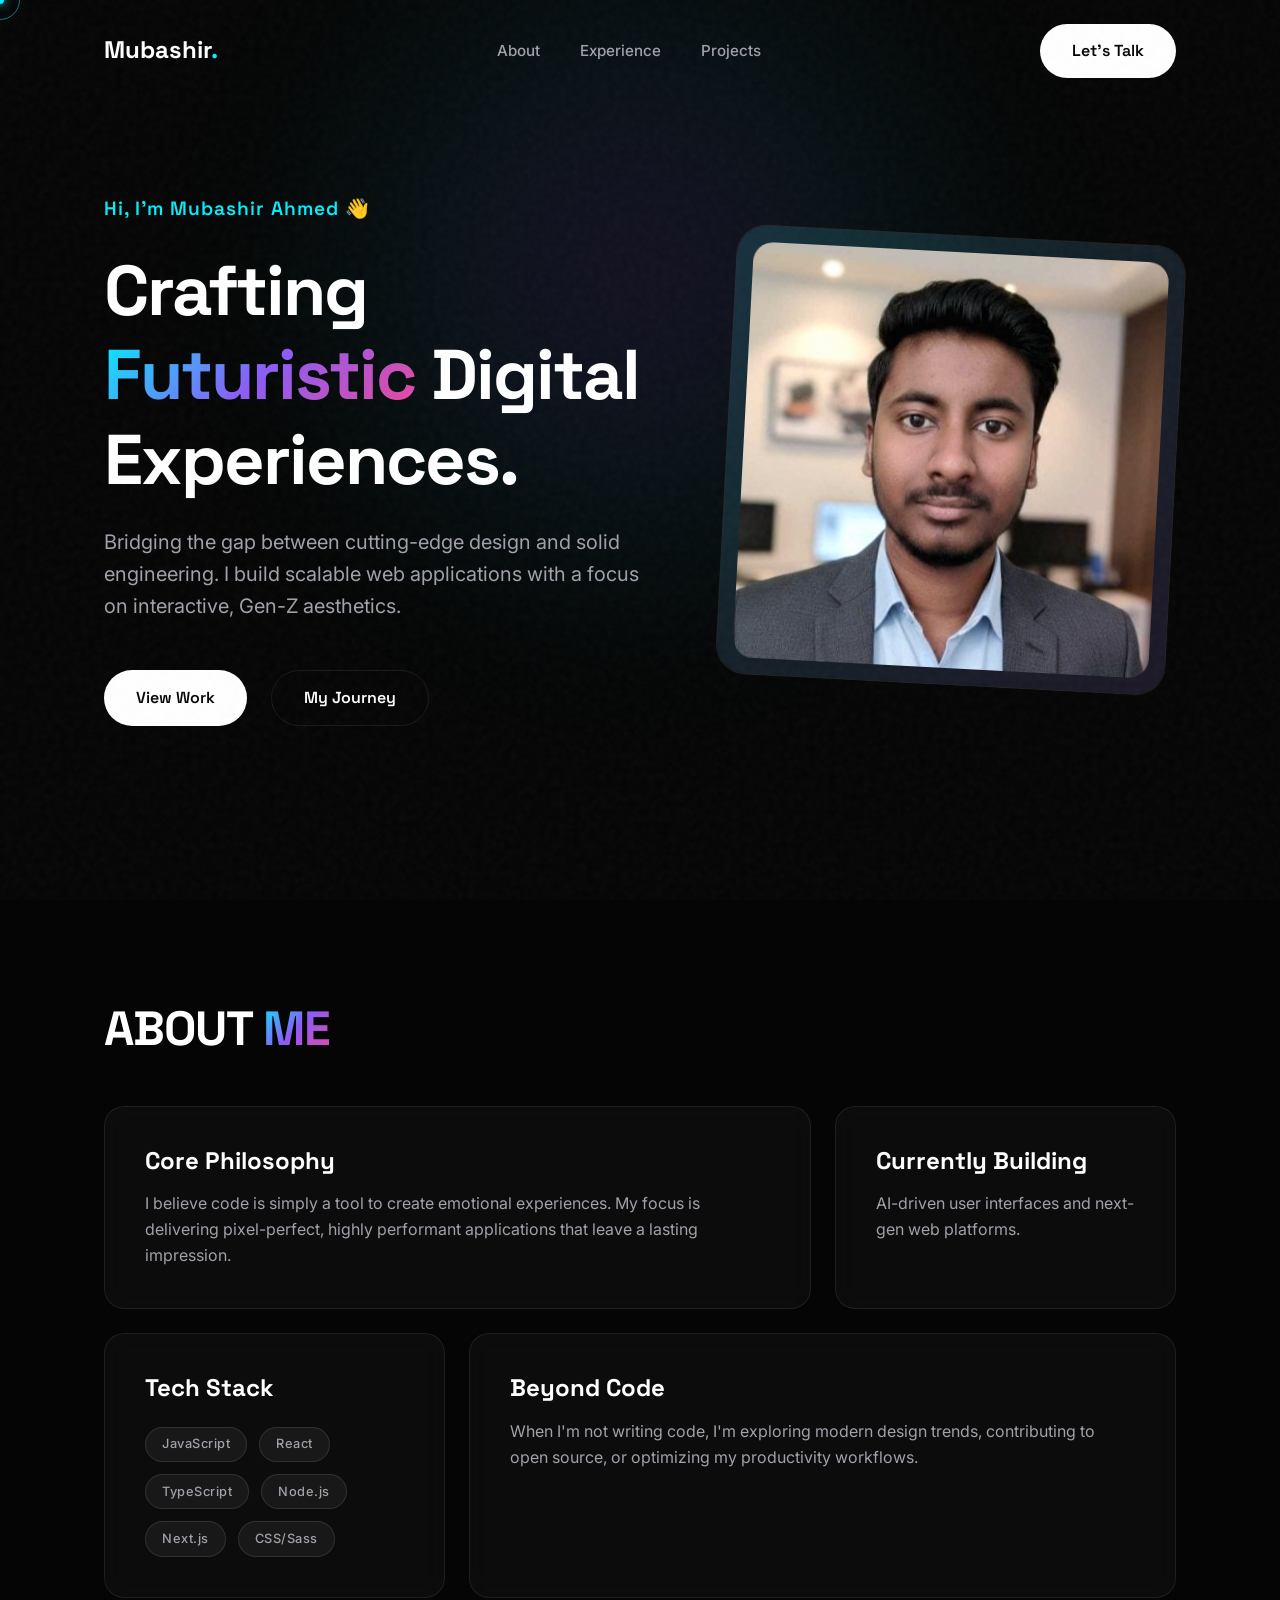
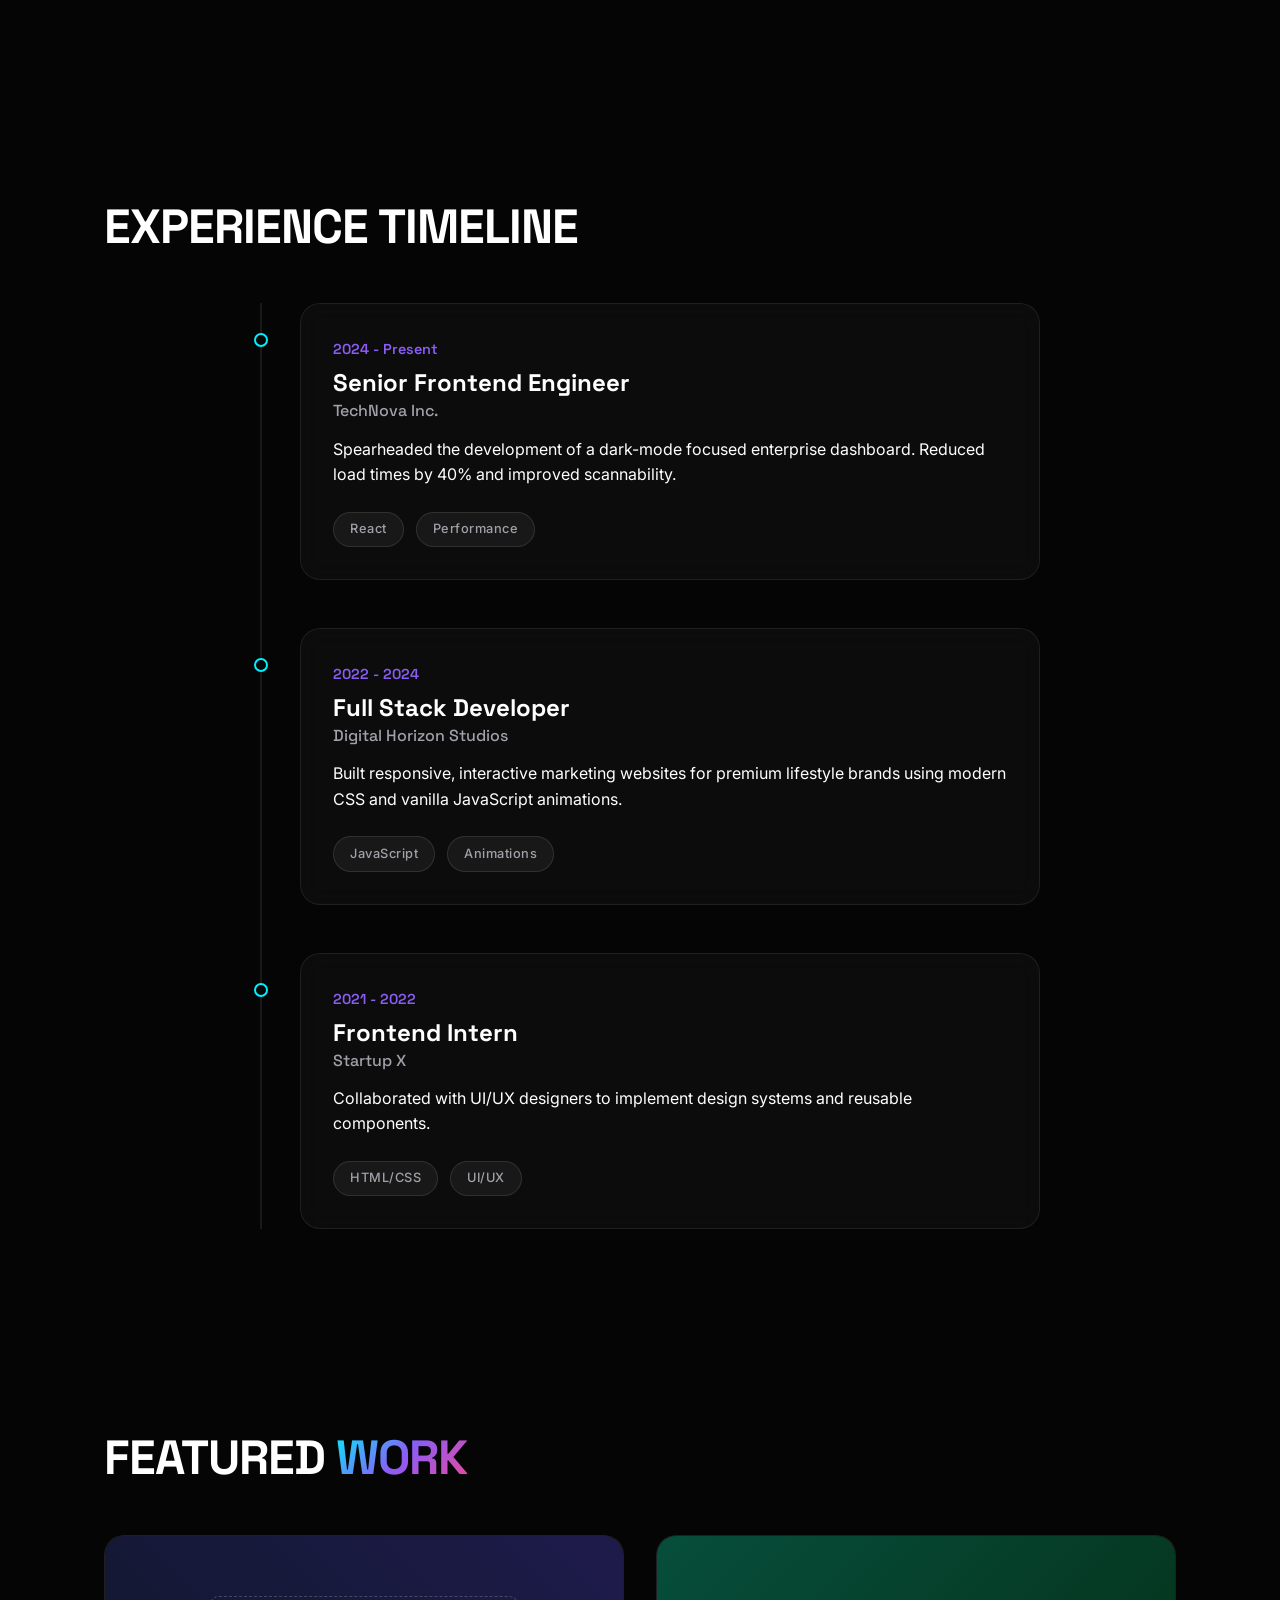
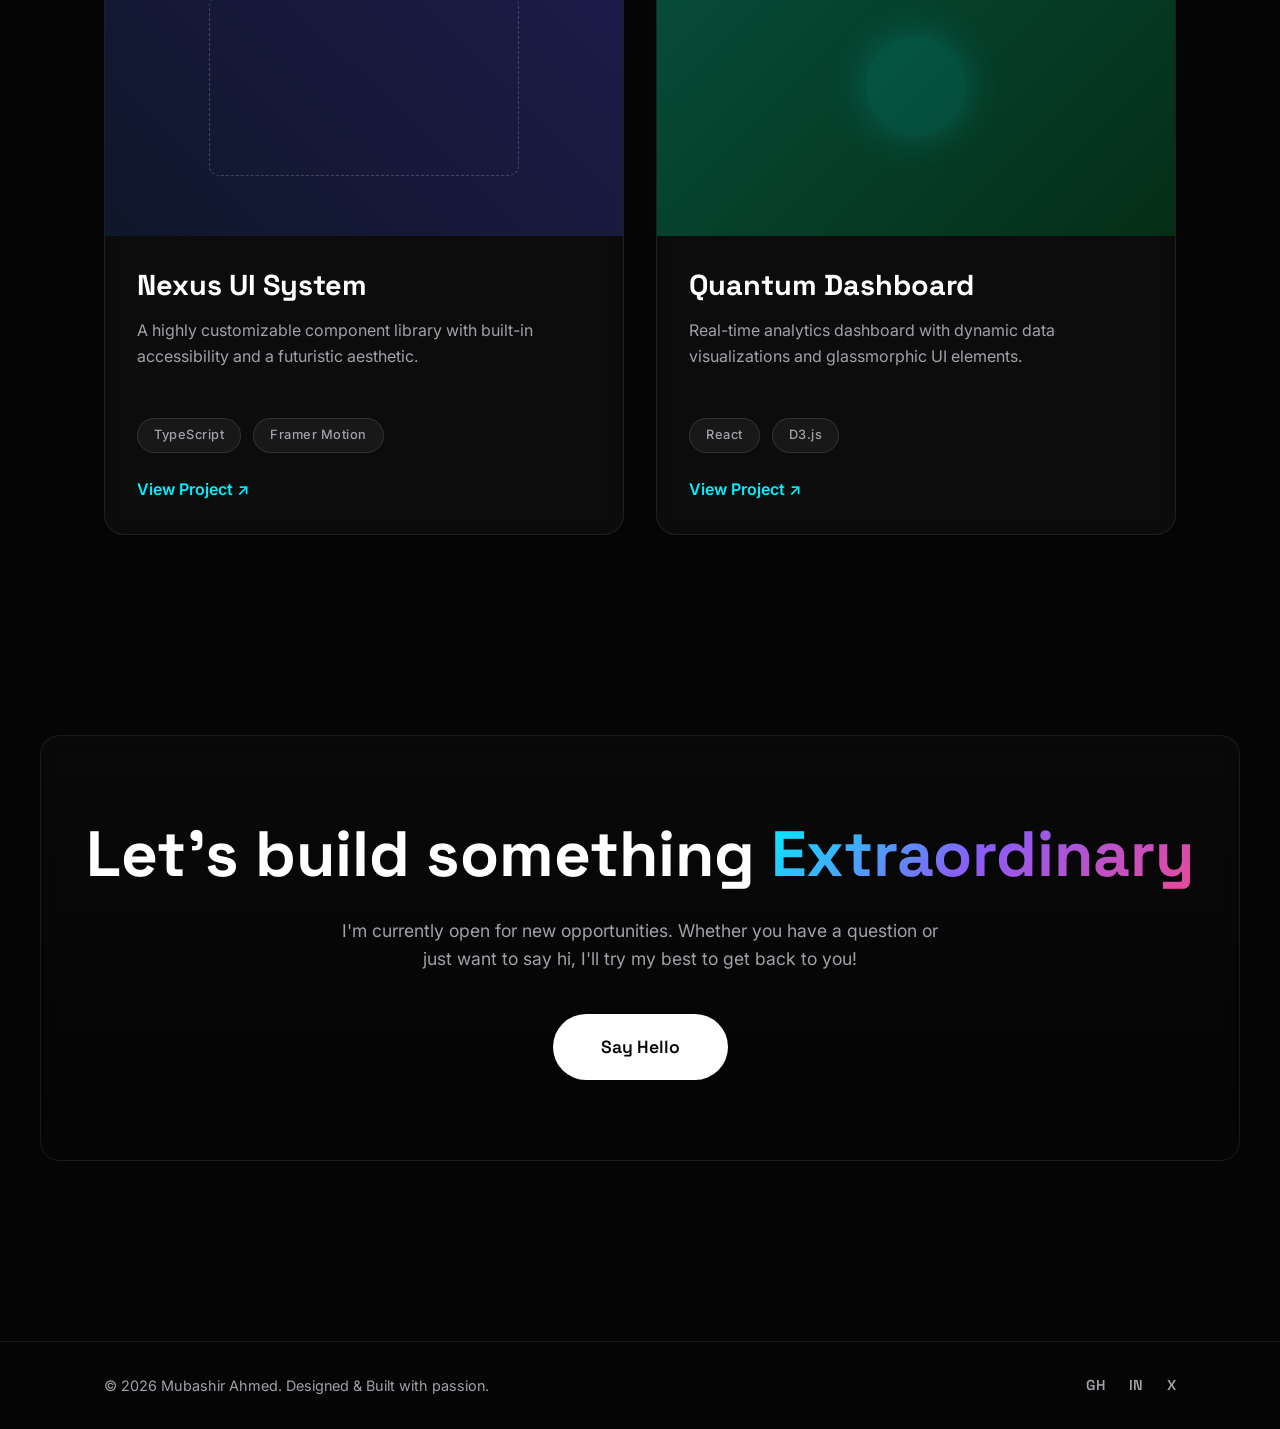
==== index.html @ 808b1736 "Home page of portfolio website" ====
<!DOCTYPE html>
<html lang="en">
<head>
    <meta charset="UTF-8">
    <meta name="viewport" content="width=device-width, initial-scale=1.0">
    <title>Mubashir Ahmed | Portfolio</title>
    <meta name="description" content="Gen-Z, interactive, and recruiter-friendly portfolio of Mubashir Ahmed.">
    <!-- Google Fonts: Space Grotesk (Headers/Display), Inter (Body) -->
    <link rel="preconnect" href="https://fonts.googleapis.com">
    <link rel="preconnect" href="https://fonts.gstatic.com" crossorigin>
    <link href="https://fonts.googleapis.com/css2?family=Inter:wght@300;400;500;600&family=Space+Grotesk:wght@500;700&display=swap" rel="stylesheet">
    <link rel="stylesheet" href="style.css">
</head>
<body class="dark-theme">
    <!-- Custom Cursor -->
    <div class="cursor-dot"></div>
    <div class="cursor-outline"></div>

    <!-- Noise Texture Overlay -->
    <div class="noise-bg"></div>

    <!-- Navigation -->
    <nav class="navbar">
        <div class="nav-container">
            <a href="#" class="logo">Mubashir<span>.</span></a>
            <ul class="nav-links">
                <li><a href="#about" class="nav-link">About</a></li>
                <li><a href="#experience" class="nav-link">Experience</a></li>
                <li><a href="#projects" class="nav-link">Projects</a></li>
            </ul>
            <a href="#contact" class="btn primary-btn magnetic">Let's Talk</a>
        </div>
    </nav>

    <main>
        <!-- Hero Section -->
        <section id="hero" class="hero section">
            <div class="hero-glow"></div>
            <div class="container hero-content-wrapper">
                <div class="hero-text">
                    <p class="greeting reveal-up">Hi, I'm Mubashir Ahmed 👋</p>
                    <h1 class="hero-title reveal-up delay-1">Crafting <span class="gradient-text">Futuristic</span> Digital Experiences.</h1>
                    <p class="hero-subtitle reveal-up delay-2">Bridging the gap between cutting-edge design and solid engineering. I build scalable web applications with a focus on interactive, Gen-Z aesthetics.</p>
                    <div class="hero-cta reveal-up delay-3">
                        <a href="#projects" class="btn primary-btn magnetic">View Work</a>
                        <a href="#experience" class="btn secondary-btn magnetic">My Journey</a>
                    </div>
                </div>
                <div class="hero-image reveal-up delay-2">
                    <div class="image-container glass-card hover-glow">
                        <img src="images/profile.jpg" alt="Mubashir Ahmed" class="profile-img">
                        <div class="image-overlay"></div>
                    </div>
                </div>
            </div>
        </section>

        <!-- About Bento Section -->
        <section id="about" class="about section">
            <div class="container">
                <h2 class="section-title reveal-up">About <span class="gradient-text">Me</span></h2>
                <div class="bento-grid">
                    <div class="bento-item span-2 glass-card reveal-up">
                        <h3>Core Philosophy</h3>
                        <p>I believe code is simply a tool to create emotional experiences. My focus is delivering pixel-perfect, highly performant applications that leave a lasting impression.</p>
                    </div>
                    <div class="bento-item glass-card reveal-up delay-1">
                        <h3>Currently Building</h3>
                        <p>AI-driven user interfaces and next-gen web platforms.</p>
                    </div>
                    <div class="bento-item glass-card tech-stack reveal-up delay-2">
                        <h3>Tech Stack</h3>
                        <div class="tags">
                            <span class="tag">JavaScript</span>
                            <span class="tag">React</span>
                            <span class="tag">TypeScript</span>
                            <span class="tag">Node.js</span>
                            <span class="tag">Next.js</span>
                            <span class="tag">CSS/Sass</span>
                        </div>
                    </div>
                    <div class="bento-item span-2 glass-card reveal-up delay-3">
                        <h3>Beyond Code</h3>
                        <p>When I'm not writing code, I'm exploring modern design trends, contributing to open source, or optimizing my productivity workflows.</p>
                    </div>
                </div>
            </div>
        </section>

        <!-- Experience Timeline Section -->
        <section id="experience" class="experience section">
            <div class="container">
                <h2 class="section-title reveal-up">Experience Timeline</h2>
                <div class="timeline">
                    <!-- Timeline Item 1 -->
                    <div class="timeline-item reveal-up">
                        <div class="timeline-dot"></div>
                        <div class="timeline-content glass-card">
                            <span class="timeline-date">2024 - Present</span>
                            <h3 class="timeline-role">Senior Frontend Engineer</h3>
                            <h4 class="timeline-company">TechNova Inc.</h4>
                            <p>Spearheaded the development of a dark-mode focused enterprise dashboard. Reduced load times by 40% and improved scannability.</p>
                            <div class="tags">
                                <span class="tag">React</span>
                                <span class="tag">Performance</span>
                            </div>
                        </div>
                    </div>
                    <!-- Timeline Item 2 -->
                    <div class="timeline-item reveal-up delay-1">
                        <div class="timeline-dot"></div>
                        <div class="timeline-content glass-card">
                            <span class="timeline-date">2022 - 2024</span>
                            <h3 class="timeline-role">Full Stack Developer</h3>
                            <h4 class="timeline-company">Digital Horizon Studios</h4>
                            <p>Built responsive, interactive marketing websites for premium lifestyle brands using modern CSS and vanilla JavaScript animations.</p>
                            <div class="tags">
                                <span class="tag">JavaScript</span>
                                <span class="tag">Animations</span>
                            </div>
                        </div>
                    </div>
                    <!-- Timeline Item 3 -->
                    <div class="timeline-item reveal-up delay-2">
                        <div class="timeline-dot"></div>
                        <div class="timeline-content glass-card">
                            <span class="timeline-date">2021 - 2022</span>
                            <h3 class="timeline-role">Frontend Intern</h3>
                            <h4 class="timeline-company">Startup X</h4>
                            <p>Collaborated with UI/UX designers to implement design systems and reusable components.</p>
                            <div class="tags">
                                <span class="tag">HTML/CSS</span>
                                <span class="tag">UI/UX</span>
                            </div>
                        </div>
                    </div>
                </div>
            </div>
        </section>

        <!-- Projects Section -->
        <section id="projects" class="projects section">
            <div class="container">
                <h2 class="section-title reveal-up">Featured <span class="gradient-text">Work</span></h2>
                <div class="projects-grid">
                    <!-- Project 1 -->
                    <div class="project-card glass-card reveal-up magnetic-card">
                        <div class="project-image">
                            <div class="placeholder-img cyber-bg-1"></div>
                        </div>
                        <div class="project-info">
                            <h3>Nexus UI System</h3>
                            <p>A highly customizable component library with built-in accessibility and a futuristic aesthetic.</p>
                            <div class="tags">
                                <span class="tag">TypeScript</span>
                                <span class="tag">Framer Motion</span>
                            </div>
                            <a href="#" class="project-link magnetic">View Project ↗</a>
                        </div>
                    </div>
                    <!-- Project 2 -->
                    <div class="project-card glass-card reveal-up delay-1 magnetic-card">
                        <div class="project-image">
                            <div class="placeholder-img cyber-bg-2"></div>
                        </div>
                        <div class="project-info">
                            <h3>Quantum Dashboard</h3>
                            <p>Real-time analytics dashboard with dynamic data visualizations and glassmorphic UI elements.</p>
                            <div class="tags">
                                <span class="tag">React</span>
                                <span class="tag">D3.js</span>
                            </div>
                            <a href="#" class="project-link magnetic">View Project ↗</a>
                        </div>
                    </div>
                </div>
            </div>
        </section>

        <!-- Contact Section -->
        <section id="contact" class="contact section">
            <div class="container contact-container glass-card reveal-up">
                <h2 class="contact-title">Let's build something <span class="gradient-text">Extraordinary</span></h2>
                <p class="contact-subtitle">I'm currently open for new opportunities. Whether you have a question or just want to say hi, I'll try my best to get back to you!</p>
                <a href="mailto:hello@example.com" class="btn primary-btn large-btn magnetic">Say Hello</a>
            </div>
        </section>
    </main>

    <footer class="footer">
        <div class="container footer-content">
            <p>&copy; 2026 Mubashir Ahmed. Designed & Built with passion.</p>
            <div class="social-links">
                <a href="#" class="social-link magnetic" aria-label="GitHub">GH</a>
                <a href="#" class="social-link magnetic" aria-label="LinkedIn">IN</a>
                <a href="#" class="social-link magnetic" aria-label="Twitter">X</a>
            </div>
        </div>
    </footer>

    <script src="script.js"></script>
</body>
</html>
---- style.css ----
/* =========================================
   CSS Reset & Variables
   ========================================= */
:root {
    /* Colors */
    --bg-dark: #050505;
    --bg-darker: #020202;
    --text-primary: #ffffff;
    --text-secondary: #a1a1aa;
    --accent-cyan: #00f0ff;
    --accent-purple: #8b5cf6;
    --accent-pink: #ec4899;
    
    /* Glassmorphism */
    --glass-bg: rgba(255, 255, 255, 0.03);
    --glass-border: rgba(255, 255, 255, 0.08);
    --glass-highlight: rgba(255, 255, 255, 0.15);
    
    /* Typography */
    --font-display: 'Space Grotesk', sans-serif;
    --font-body: 'Inter', sans-serif;
    
    /* Transitions */
    --transition-smooth: all 0.4s cubic-bezier(0.16, 1, 0.3, 1);
    --transition-bounce: all 0.5s cubic-bezier(0.68, -0.55, 0.26, 1.55);
}

* {
    margin: 0;
    padding: 0;
    box-sizing: border-box;
}

html {
    scroll-behavior: smooth;
    scroll-padding-top: 80px;
}

body {
    background-color: var(--bg-dark);
    color: var(--text-primary);
    font-family: var(--font-body);
    line-height: 1.6;
    overflow-x: hidden;
    cursor: none; /* Hide default cursor for custom cursor */
}

/* Base Typography */
h1, h2, h3, h4, h5, h6, .logo {
    font-family: var(--font-display);
    font-weight: 700;
    line-height: 1.2;
}

a {
    text-decoration: none;
    color: inherit;
    cursor: none;
}

button {
    cursor: none;
}

img {
    max-width: 100%;
    display: block;
}

/* =========================================
   Noise & Custom Cursor
   ========================================= */
.noise-bg {
    position: fixed;
    top: 0;
    left: 0;
    width: 100vw;
    height: 100vh;
    pointer-events: none;
    z-index: 9999;
    opacity: 0.04;
    background: url('data:image/svg+xml,%3Csvg viewBox="0 0 200 200" xmlns="http://www.w3.org/2000/svg"%3E%3Cfilter id="noiseFilter"%3E%3CfeTurbulence type="fractalNoise" baseFrequency="0.65" numOctaves="3" stitchTiles="stitch"/%3E%3C/filter%3E%3Crect width="100%25" height="100%25" filter="url(%23noiseFilter)"/%3E%3C/svg%3E');
}

.cursor-dot {
    width: 8px;
    height: 8px;
    background-color: var(--accent-cyan);
    position: fixed;
    top: 0;
    left: 0;
    border-radius: 50%;
    transform: translate(-50%, -50%);
    pointer-events: none;
    z-index: 10000;
    box-shadow: 0 0 10px var(--accent-cyan);
    transition: width 0.2s, height 0.2s, background-color 0.2s;
}

.cursor-outline {
    width: 40px;
    height: 40px;
    border: 1px solid rgba(0, 240, 255, 0.5);
    position: fixed;
    top: 0;
    left: 0;
    border-radius: 50%;
    transform: translate(-50%, -50%);
    pointer-events: none;
    z-index: 9999;
    transition: width 0.15s ease-out, height 0.15s ease-out, border-color 0.2s;
}

/* Hover effects for cursor */
.cursor-hover .cursor-dot {
    width: 12px;
    height: 12px;
    background-color: var(--accent-purple);
    box-shadow: 0 0 15px var(--accent-purple);
}
.cursor-hover .cursor-outline {
    width: 60px;
    height: 60px;
    border-color: rgba(139, 92, 246, 0.5);
    background-color: rgba(139, 92, 246, 0.1);
}

/* =========================================
   Utility Classes & Layout container
   ========================================= */
.container {
    max-width: 1200px;
    margin: 0 auto;
    padding: 0 5%;
}

.section {
    padding: 100px 0;
    position: relative;
    z-index: 1; /* Above glow but below nav */
}

.section-title {
    font-size: 3rem;
    margin-bottom: 3rem;
    text-transform: uppercase;
    letter-spacing: -1px;
}

.gradient-text {
    background: linear-gradient(135deg, var(--accent-cyan), var(--accent-purple), var(--accent-pink));
    -webkit-background-clip: text;
    -webkit-text-fill-color: transparent;
    background-clip: text;
    color: transparent;
    display: inline-block;
}

.glass-card {
    background: var(--glass-bg);
    backdrop-filter: blur(12px);
    -webkit-backdrop-filter: blur(12px);
    border: 1px solid var(--glass-border);
    border-radius: 20px;
    padding: 2.5rem;
    transition: var(--transition-smooth);
    position: relative;
    overflow: hidden;
}

/* Base subtle gradient sweep on hover */
.glass-card::before {
    content: '';
    position: absolute;
    top: 0;
    left: -100%;
    width: 50%;
    height: 100%;
    background: linear-gradient(90deg, transparent, rgba(255,255,255,0.05), transparent);
    transform: skewX(-20deg);
    transition: 0.5s;
    pointer-events: none;
    z-index: 1;
}

.glass-card:hover::before {
    left: 150%;
}

/* Flashlight effect */
.glass-card::after {
    content: '';
    position: absolute;
    top: var(--y, -200px);
    left: var(--x, -200px);
    width: 300px;
    height: 300px;
    background: radial-gradient(circle closest-side, rgba(255,255,255,0.08), transparent);
    transform: translate(-50%, -50%);
    pointer-events: none;
    z-index: 0;
    transition: opacity 0.3s ease;
    opacity: 0;
}

.glass-card:hover::after {
    opacity: 1;
}

/* Content needs to be above the flashlight */
.glass-card > * {
    position: relative;
    z-index: 2;
}

.glass-card:hover {
    border-color: var(--glass-highlight);
    transform: translateY(-5px);
    box-shadow: 0 10px 30px -10px rgba(0,0,0,0.5);
}

.tags {
    display: flex;
    flex-wrap: wrap;
    gap: 0.75rem;
    margin-top: 1.5rem;
}

.tag {
    font-size: 0.8rem;
    padding: 0.4rem 1rem;
    border-radius: 100px;
    background: rgba(255,255,255,0.05);
    border: 1px solid rgba(255,255,255,0.1);
    color: var(--text-secondary);
    font-weight: 500;
    letter-spacing: 0.5px;
}

/* =========================================
   Buttons
   ========================================= */
.btn {
    display: inline-flex;
    align-items: center;
    justify-content: center;
    padding: 0.875rem 2rem;
    border-radius: 100px;
    font-family: var(--font-display);
    font-weight: 600;
    font-size: 1rem;
    transition: var(--transition-bounce);
    position: relative;
    overflow: hidden;
    z-index: 1;
}

.primary-btn {
    background: var(--text-primary);
    color: var(--bg-dark);
    border: none;
}

/* Remove default hover transform, magnetic js takes care of movement, add box shadow glow */
.primary-btn:hover {
    box-shadow: 0 0 20px rgba(255,255,255,0.3);
}

.secondary-btn {
    background: transparent;
    color: var(--text-primary);
    border: 1px solid var(--glass-border);
}

.secondary-btn:hover {
    background: var(--glass-bg);
    border-color: var(--text-primary);
}

.large-btn {
    padding: 1.2rem 3rem;
    font-size: 1.1rem;
}

/* =========================================
   Navigation
   ========================================= */
.navbar {
    position: fixed;
    top: 0;
    left: 0;
    width: 100%;
    z-index: 100;
    padding: 1.5rem 0;
    transition: var(--transition-smooth);
}

.navbar.scrolled {
    background: rgba(5, 5, 5, 0.8);
    backdrop-filter: blur(20px);
    -webkit-backdrop-filter: blur(20px);
    padding: 1rem 0;
    border-bottom: 1px solid var(--glass-border);
}

.nav-container {
    display: flex;
    justify-content: space-between;
    align-items: center;
    max-width: 1200px;
    margin: 0 auto;
    padding: 0 5%;
}

.logo {
    font-size: 1.5rem;
    color: var(--text-primary);
}

.logo span {
    color: var(--accent-cyan);
}

.nav-links {
    display: flex;
    list-style: none;
    gap: 2.5rem;
}

.nav-link {
    color: var(--text-secondary);
    font-size: 0.95rem;
    font-weight: 500;
    transition: var(--transition-smooth);
    position: relative;
}

.nav-link:hover {
    color: var(--text-primary);
}

.nav-link::after {
    content: '';
    position: absolute;
    bottom: -5px;
    left: 0;
    width: 0;
    height: 2px;
    background: var(--accent-cyan);
    transition: var(--transition-smooth);
}

.nav-link:hover::after {
    width: 100%;
}

@media (max-width: 768px) {
    .nav-links {
        display: none;
    }
}

/* =========================================
   Hero Section
   ========================================= */
.hero {
    min-height: 100vh;
    display: flex;
    align-items: center;
    position: relative;
    padding-top: 120px;
}

.hero-glow {
    position: absolute;
    top: 30%;
    left: 50%;
    transform: translate(-50%, -50%);
    width: 60vw;
    height: 60vw;
    max-width: 800px;
    max-height: 800px;
    background: radial-gradient(circle, rgba(139, 92, 246, 0.15) 0%, rgba(0, 240, 255, 0.05) 50%, transparent 70%);
    filter: blur(80px);
    z-index: 0;
    pointer-events: none;
}

.hero-content-wrapper {
    position: relative;
    z-index: 1;
    display: flex;
    align-items: center;
    justify-content: space-between;
    gap: 4rem;
    width: 100%;
}

.hero-text {
    flex: 1;
    max-width: 700px;
}

.greeting {
    color: var(--accent-cyan);
    font-family: var(--font-display);
    font-weight: 600;
    font-size: 1.2rem;
    margin-bottom: 1.5rem;
    letter-spacing: 1px;
}

.hero-title {
    font-size: clamp(3rem, 5.5vw, 5.5rem);
    margin-bottom: 1.5rem;
    letter-spacing: -2px;
}

.hero-subtitle {
    font-size: 1.25rem;
    color: var(--text-secondary);
    margin-bottom: 3rem;
    max-width: 600px;
}

.hero-cta {
    display: flex;
    gap: 1.5rem;
}

.hero-image {
    flex: 1;
    display: flex;
    justify-content: center;
    align-items: center;
    max-width: 450px;
}

.image-container {
    padding: 1rem;
    border-radius: 30px;
    position: relative;
    transform: rotate(3deg);
    transition: var(--transition-smooth);
    animation: float 6s ease-in-out infinite;
}

.image-container:hover {
    transform: rotate(0deg) translateY(-10px);
    animation-play-state: paused;
}

.profile-img {
    width: 100%;
    height: auto;
    border-radius: 20px;
    filter: grayscale(15%) contrast(110%);
    transition: var(--transition-smooth);
    position: relative;
    z-index: 2;
}

.image-container:hover .profile-img {
    filter: grayscale(0%) contrast(100%);
}

.image-overlay {
    position: absolute;
    top: 0;
    left: 0;
    width: 100%;
    height: 100%;
    background: linear-gradient(135deg, rgba(0, 240, 255, 0.1), rgba(139, 92, 246, 0.1));
    border-radius: 30px;
    z-index: 3;
    mix-blend-mode: overlay;
    pointer-events: none;
}

@keyframes float {
    0% { transform: translateY(0px) rotate(3deg); }
    50% { transform: translateY(-15px) rotate(2deg); }
    100% { transform: translateY(0px) rotate(3deg); }
}

@media (max-width: 900px) {
    .hero-content-wrapper {
        flex-direction: column-reverse; /* Usually better to have image top or bottom, we'll keep text top */
        flex-direction: column;
        text-align: center;
        gap: 3rem;
    }
    
    .hero-text {
        display: flex;
        flex-direction: column;
        align-items: center;
    }
    
    .hero-image {
        max-width: 350px;
    }
}

@media (max-width: 600px) {
    .hero-cta {
        flex-direction: column;
        width: 100%;
    }
    .hero-cta .btn {
        width: 100%;
        justify-content: center;
    }
}

/* =========================================
   About / Bento Grid
   ========================================= */
.bento-grid {
    display: grid;
    grid-template-columns: repeat(3, 1fr);
    gap: 1.5rem;
    grid-auto-rows: minmax(200px, auto);
}

.bento-item h3 {
    font-size: 1.5rem;
    margin-bottom: 1rem;
    color: var(--text-primary);
}

.bento-item p {
    color: var(--text-secondary);
}

.span-2 {
    grid-column: span 2;
}

@media (max-width: 900px) {
    .bento-grid {
        grid-template-columns: repeat(2, 1fr);
    }
    .span-2 {
        grid-column: span 1;
    }
    .bento-item:nth-child(1), .bento-item:nth-child(4) {
        grid-column: span 2;
    }
}

@media (max-width: 600px) {
    .bento-grid {
        grid-template-columns: 1fr;
    }
    .span-2, .bento-item:nth-child(1), .bento-item:nth-child(4) {
        grid-column: span 1;
    }
}

/* =========================================
   Experience Timeline
   ========================================= */
.timeline {
    position: relative;
    max-width: 800px;
    margin: 0 auto;
}

.timeline::before {
    content: '';
    position: absolute;
    top: 0;
    left: 20px;
    height: 100%;
    width: 2px;
    background: var(--glass-border);
}

.timeline-item {
    position: relative;
    padding-left: 60px;
    margin-bottom: 3rem;
}

.timeline-item:last-child {
    margin-bottom: 0;
}

.timeline-dot {
    position: absolute;
    left: 14px;
    top: 30px;
    width: 14px;
    height: 14px;
    border-radius: 50%;
    background: var(--bg-dark);
    border: 2px solid var(--accent-cyan);
    z-index: 2;
    transition: var(--transition-smooth);
}

.timeline-item:hover .timeline-dot {
    background: var(--accent-cyan);
    box-shadow: 0 0 15px var(--accent-cyan);
}

.timeline-content {
    padding: 2rem;
}

.timeline-date {
    display: inline-block;
    color: var(--accent-purple);
    font-family: var(--font-display);
    font-weight: 600;
    font-size: 0.9rem;
    margin-bottom: 0.5rem;
}

.timeline-role {
    font-size: 1.5rem;
    margin-bottom: 0.2rem;
}

.timeline-company {
    color: var(--text-secondary);
    font-weight: 500;
    margin-bottom: 1rem;
}

/* =========================================
   Projects Section
   ========================================= */
.projects-grid {
    display: grid;
    grid-template-columns: repeat(2, 1fr);
    gap: 2rem;
}

.project-card {
    padding: 0; /* Remove default glass card padding for image full width */
    display: flex;
    flex-direction: column;
}

.project-image {
    width: 100%;
    height: 300px;
    overflow: hidden;
    position: relative;
}

.placeholder-img {
    width: 100%;
    height: 100%;
    background-size: cover;
    background-position: center;
    transition: transform 0.8s cubic-bezier(0.16, 1, 0.3, 1);
}

.cyber-bg-1 {
    background: linear-gradient(45deg, #0f172a, #1e1b4b);
    position: relative;
}
.cyber-bg-1::after {
    content: '';
    position: absolute;
    top: 20%; left: 20%; right: 20%; bottom: 20%;
    border: 1px dashed rgba(255,255,255,0.2);
    border-radius: 10px;
}

.cyber-bg-2 {
    background: linear-gradient(-45deg, #052e16, #064e3b);
    position: relative;
}
.cyber-bg-2::after {
    content: '';
    position: absolute;
    top: 50%; left: 50%; transform: translate(-50%, -50%);
    width: 100px; height: 100px;
    border-radius: 50%;
    background: rgba(0, 240, 255, 0.1);
    box-shadow: 0 0 40px rgba(0, 240, 255, 0.2);
}

.project-card:hover .placeholder-img {
    transform: scale(1.05);
}

.project-info {
    padding: 2rem;
    flex-grow: 1;
    display: flex;
    flex-direction: column;
}

.project-info h3 {
    font-size: 1.8rem;
    margin-bottom: 1rem;
}

.project-info p {
    color: var(--text-secondary);
    margin-bottom: 1.5rem;
    flex-grow: 1;
}

.project-link {
    margin-top: 1.5rem;
    color: var(--accent-cyan);
    font-weight: 600;
    display: inline-flex;
    align-items: center;
    transition: var(--transition-smooth);
}

.project-link:hover {
    color: var(--text-primary);
    transform: translateX(5px);
}

@media (max-width: 768px) {
    .projects-grid {
        grid-template-columns: 1fr;
    }
}

/* =========================================
   Contact & Footer
   ========================================= */
.contact-container {
    text-align: center;
    padding: 5rem 2rem;
    background: linear-gradient(180deg, rgba(255,255,255,0.02) 0%, rgba(255,255,255,0) 100%);
}

.contact-title {
    font-size: clamp(2.5rem, 5vw, 4rem);
    margin-bottom: 1.5rem;
}

.contact-subtitle {
    color: var(--text-secondary);
    max-width: 600px;
    margin: 0 auto 2.5rem auto;
    font-size: 1.1rem;
}

.footer {
    padding: 2rem 0;
    border-top: 1px solid var(--glass-border);
    margin-top: 5rem;
}

.footer-content {
    display: flex;
    justify-content: space-between;
    align-items: center;
    color: var(--text-secondary);
    font-size: 0.9rem;
}

.social-links {
    display: flex;
    gap: 1.5rem;
}

.social-link {
    color: var(--text-secondary);
    font-family: var(--font-display);
    font-weight: 600;
    transition: var(--transition-smooth);
}

.social-link:hover {
    color: var(--accent-cyan);
}

@media (max-width: 600px) {
    .footer-content {
        flex-direction: column;
        gap: 1.5rem;
        text-align: center;
    }
}

/* =========================================
   Animations (Reveal Classes)
   ========================================= */
.reveal-up {
    opacity: 0;
    transform: translateY(40px);
    transition: all 0.8s cubic-bezier(0.16, 1, 0.3, 1);
}

.reveal-up.active {
    opacity: 1;
    transform: translateY(0);
}

.delay-1 { transition-delay: 0.1s; }
.delay-2 { transition-delay: 0.2s; }
.delay-3 { transition-delay: 0.3s; }
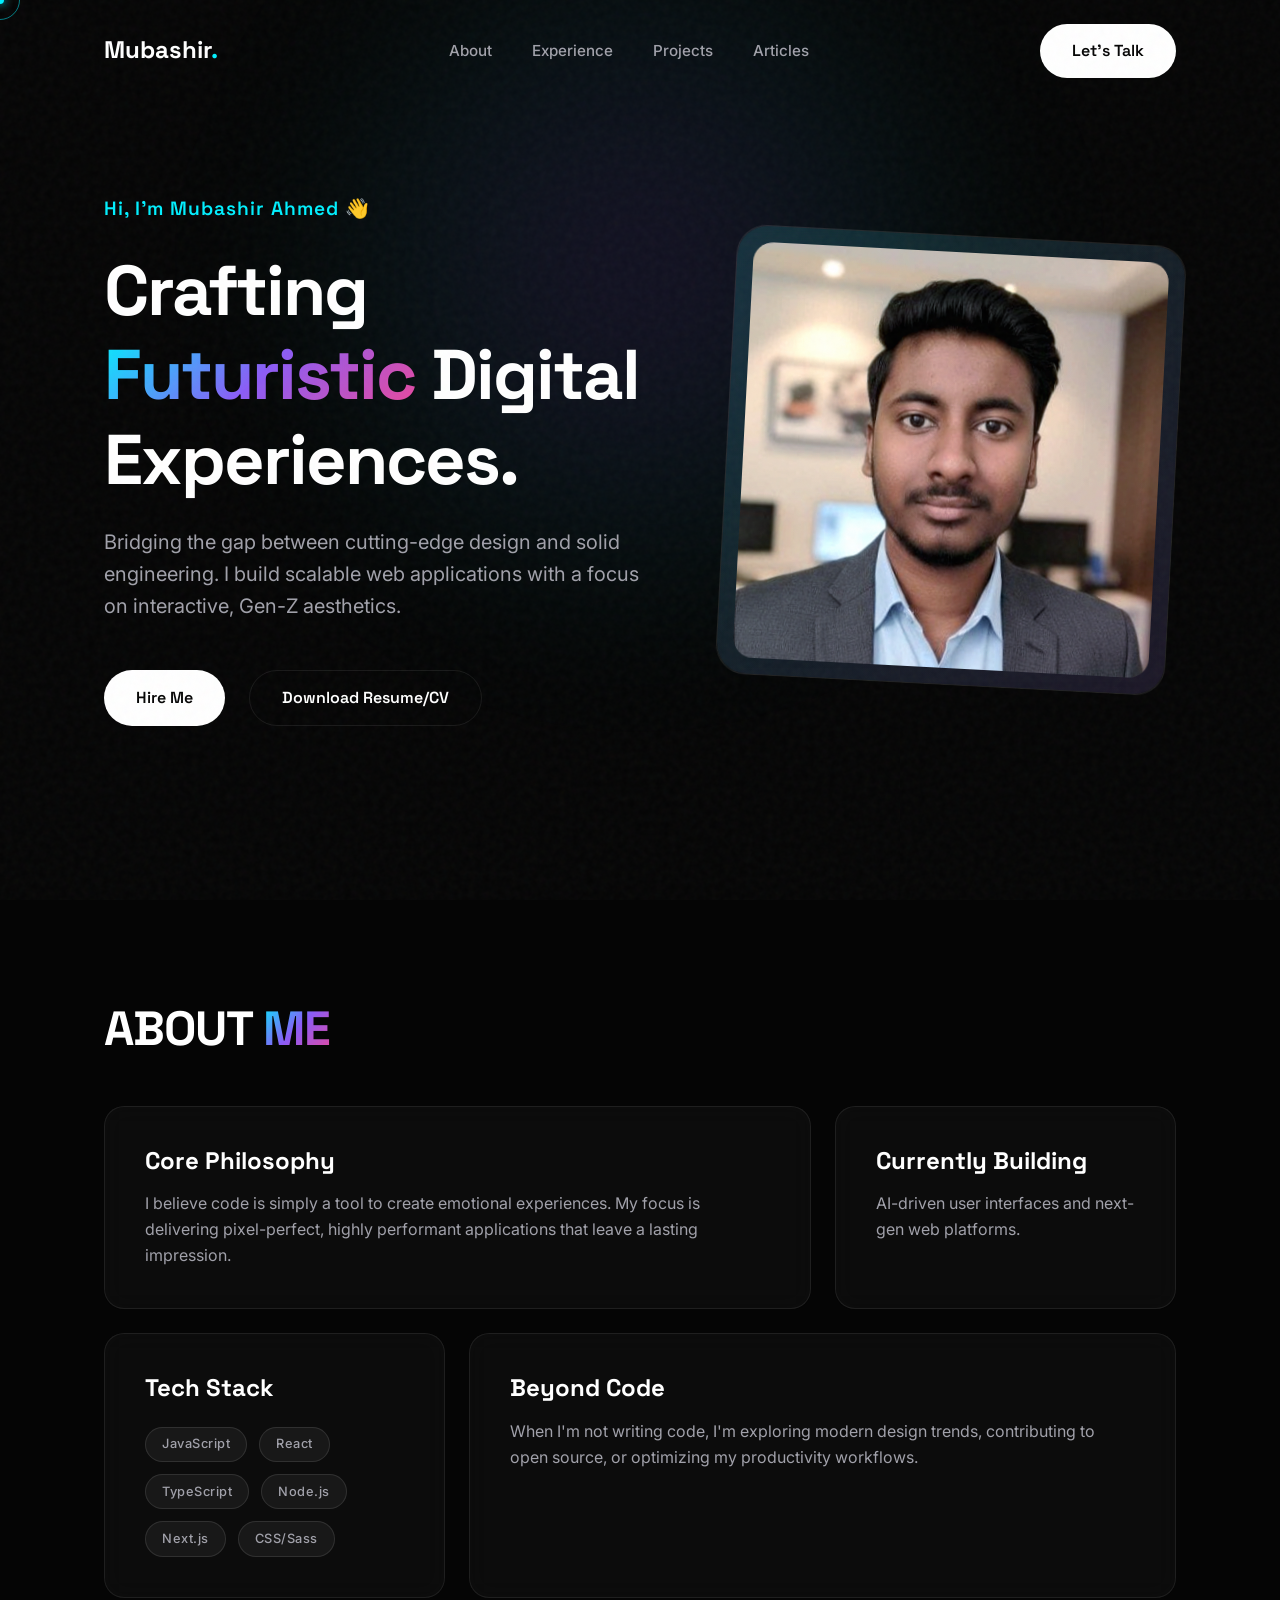
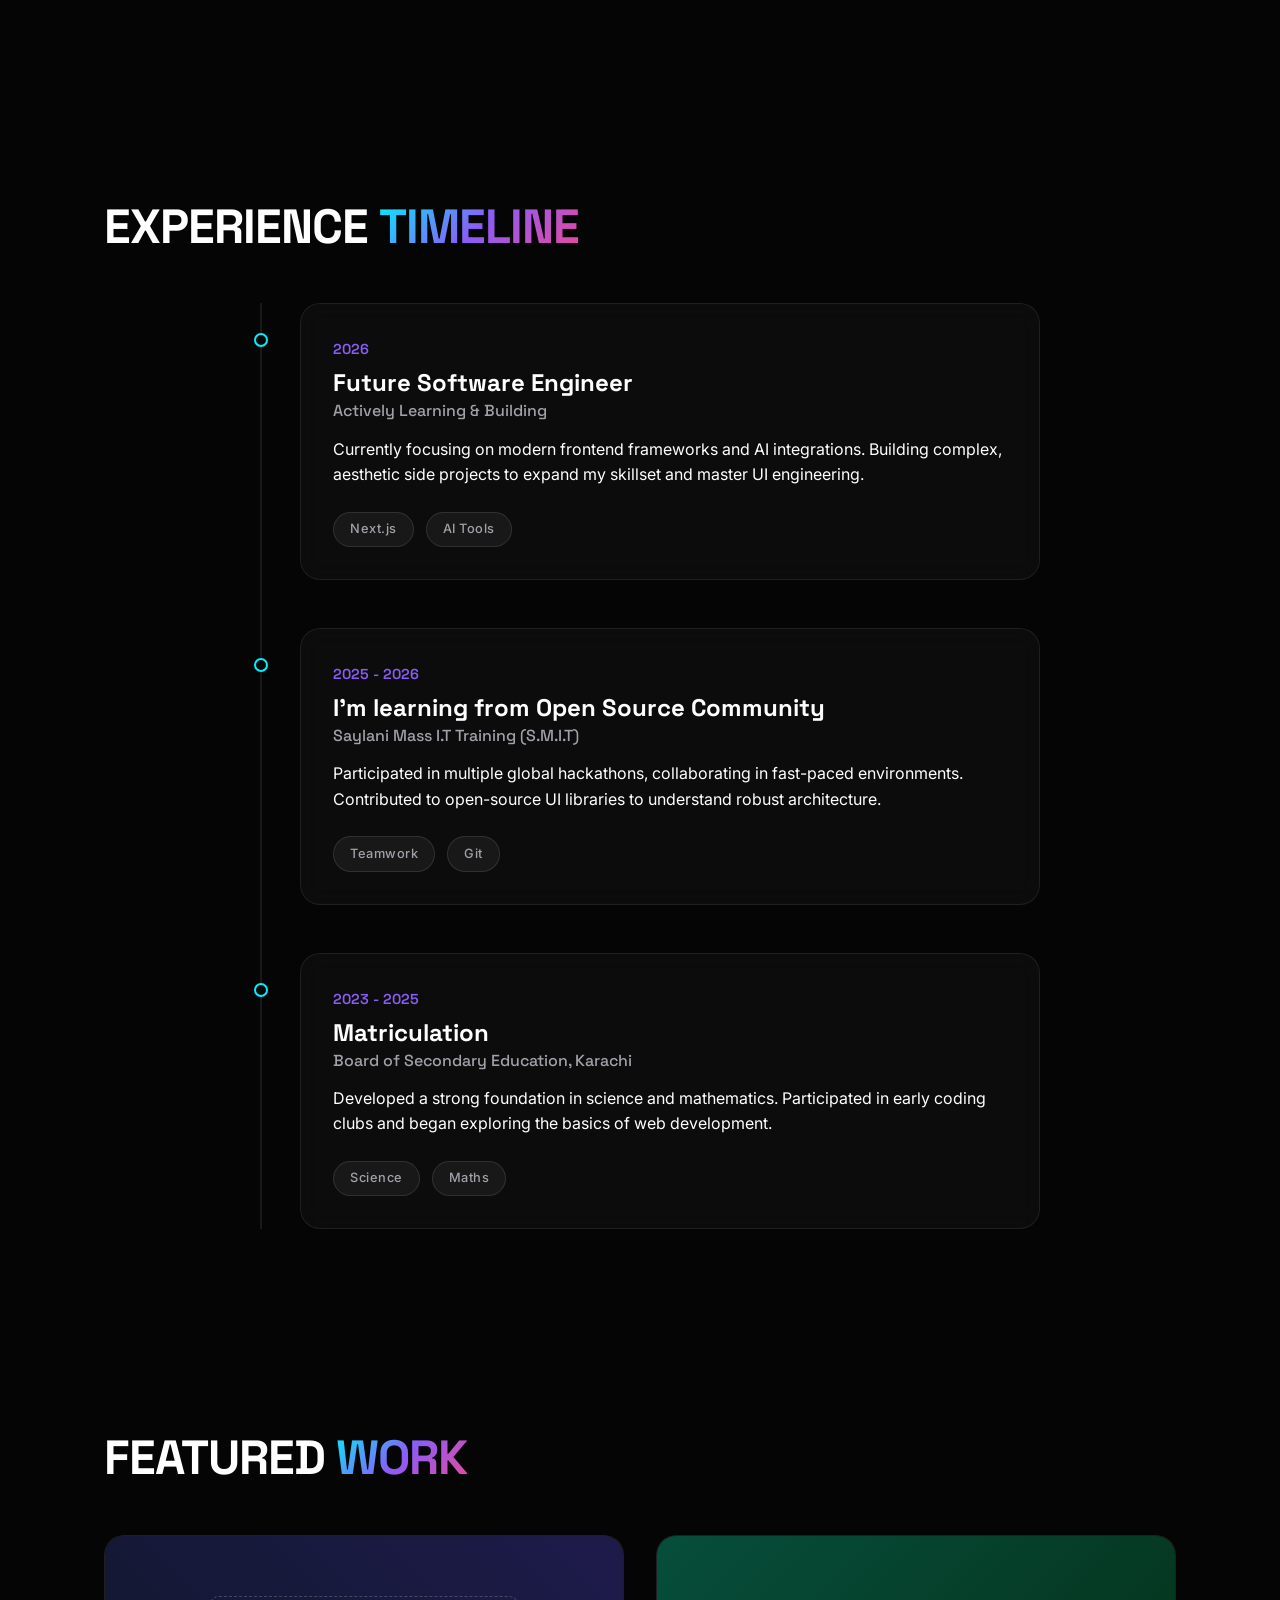
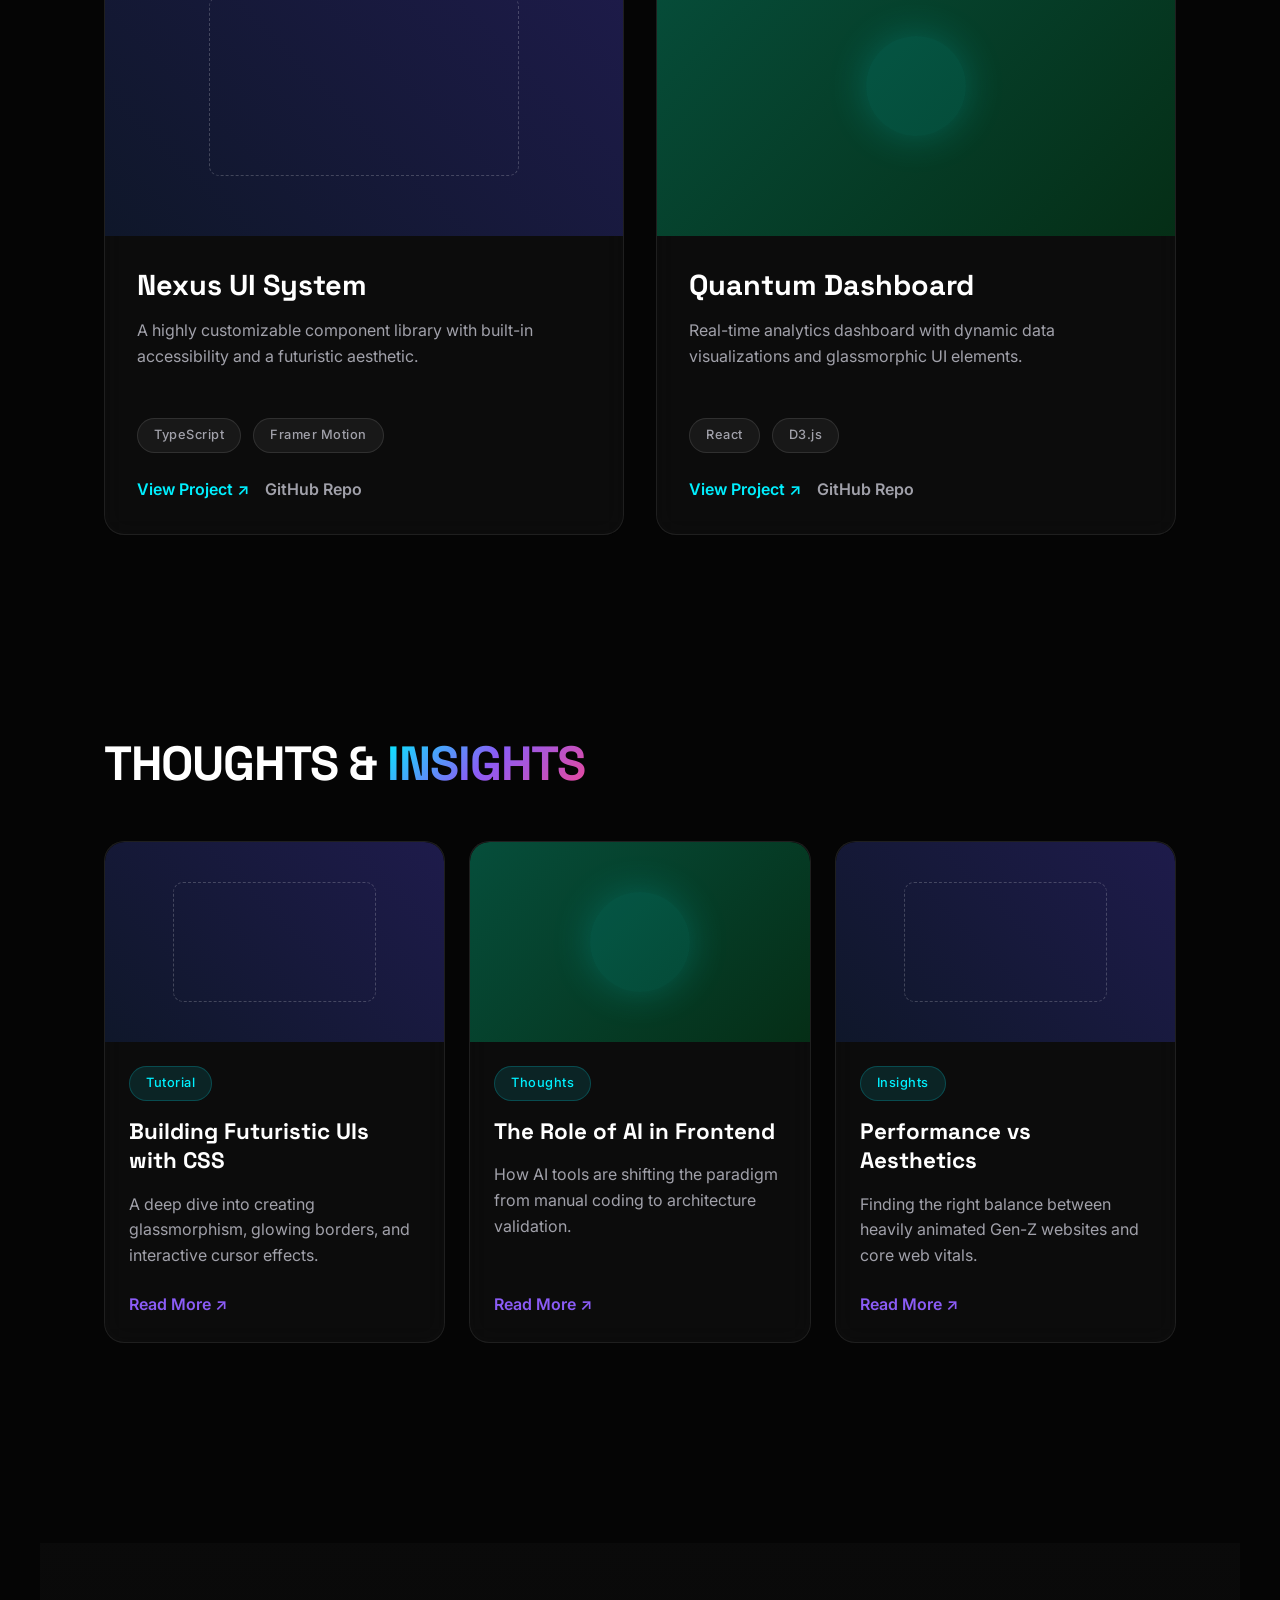
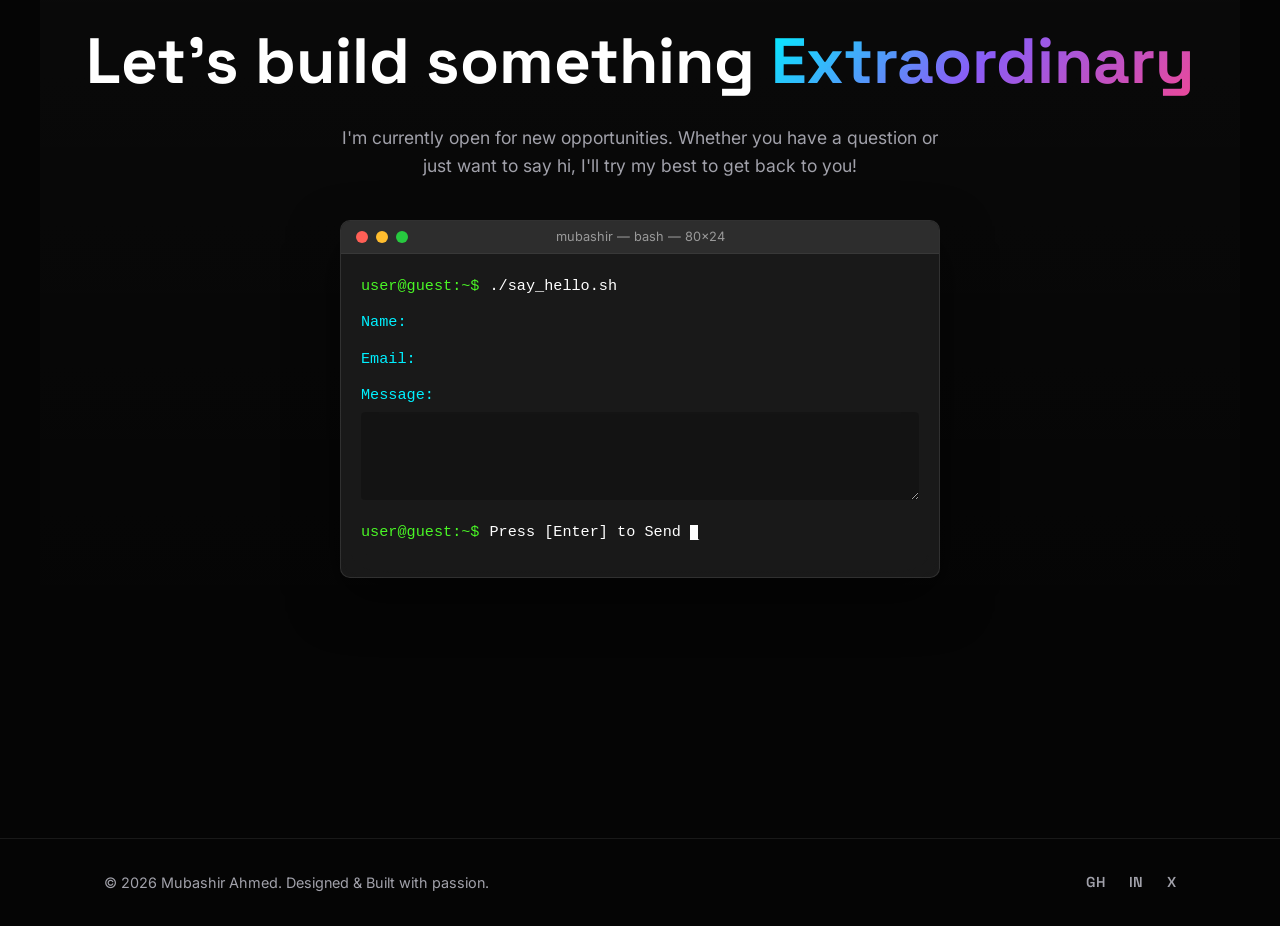
==== commit 460d6070: "Update Experience, Contact, links, and buttons" ====
--- a/index.html
+++ b/index.html
@@ -27,6 +27,7 @@
                 <li><a href="#about" class="nav-link">About</a></li>
                 <li><a href="#experience" class="nav-link">Experience</a></li>
                 <li><a href="#projects" class="nav-link">Projects</a></li>
+                <li><a href="#articles" class="nav-link">Articles</a></li>
             </ul>
             <a href="#contact" class="btn primary-btn magnetic">Let's Talk</a>
         </div>
@@ -42,8 +43,8 @@
                     <h1 class="hero-title reveal-up delay-1">Crafting <span class="gradient-text">Futuristic</span> Digital Experiences.</h1>
                     <p class="hero-subtitle reveal-up delay-2">Bridging the gap between cutting-edge design and solid engineering. I build scalable web applications with a focus on interactive, Gen-Z aesthetics.</p>
                     <div class="hero-cta reveal-up delay-3">
-                        <a href="#projects" class="btn primary-btn magnetic">View Work</a>
-                        <a href="#experience" class="btn secondary-btn magnetic">My Journey</a>
+                        <a href="#contact" class="btn primary-btn magnetic">Hire Me</a>
+                        <a href="#" class="btn secondary-btn magnetic" download>Download Resume/CV</a>
                     </div>
                 </div>
                 <div class="hero-image reveal-up delay-2">
@@ -90,19 +91,19 @@
         <!-- Experience Timeline Section -->
         <section id="experience" class="experience section">
             <div class="container">
-                <h2 class="section-title reveal-up">Experience Timeline</h2>
+                <h2 class="section-title reveal-up">Experience <span class="gradient-text">Timeline</span></h2>
                 <div class="timeline">
                     <!-- Timeline Item 1 -->
                     <div class="timeline-item reveal-up">
                         <div class="timeline-dot"></div>
                         <div class="timeline-content glass-card">
-                            <span class="timeline-date">2024 - Present</span>
-                            <h3 class="timeline-role">Senior Frontend Engineer</h3>
-                            <h4 class="timeline-company">TechNova Inc.</h4>
-                            <p>Spearheaded the development of a dark-mode focused enterprise dashboard. Reduced load times by 40% and improved scannability.</p>
-                            <div class="tags">
-                                <span class="tag">React</span>
-                                <span class="tag">Performance</span>
+                            <span class="timeline-date">2026</span>
+                            <h3 class="timeline-role">Future Software Engineer</h3>
+                            <h4 class="timeline-company">Actively Learning & Building</h4>
+                            <p>Currently focusing on modern frontend frameworks and AI integrations. Building complex, aesthetic side projects to expand my skillset and master UI engineering.</p>
+                            <div class="tags">
+                                <span class="tag">Next.js</span>
+                                <span class="tag">AI Tools</span>
                             </div>
                         </div>
                     </div>
@@ -110,13 +111,13 @@
                     <div class="timeline-item reveal-up delay-1">
                         <div class="timeline-dot"></div>
                         <div class="timeline-content glass-card">
-                            <span class="timeline-date">2022 - 2024</span>
-                            <h3 class="timeline-role">Full Stack Developer</h3>
-                            <h4 class="timeline-company">Digital Horizon Studios</h4>
-                            <p>Built responsive, interactive marketing websites for premium lifestyle brands using modern CSS and vanilla JavaScript animations.</p>
-                            <div class="tags">
-                                <span class="tag">JavaScript</span>
-                                <span class="tag">Animations</span>
+                            <span class="timeline-date">2025 - 2026</span>
+                            <h3 class="timeline-role">I'm learning from Open Source Community</h3>
+                            <h4 class="timeline-company">Saylani Mass I.T Training (S.M.I.T)</h4>
+                            <p>Participated in multiple global hackathons, collaborating in fast-paced environments. Contributed to open-source UI libraries to understand robust architecture.</p>
+                            <div class="tags">
+                                <span class="tag">Teamwork</span>
+                                <span class="tag">Git</span>
                             </div>
                         </div>
                     </div>
@@ -124,13 +125,13 @@
                     <div class="timeline-item reveal-up delay-2">
                         <div class="timeline-dot"></div>
                         <div class="timeline-content glass-card">
-                            <span class="timeline-date">2021 - 2022</span>
-                            <h3 class="timeline-role">Frontend Intern</h3>
-                            <h4 class="timeline-company">Startup X</h4>
-                            <p>Collaborated with UI/UX designers to implement design systems and reusable components.</p>
-                            <div class="tags">
-                                <span class="tag">HTML/CSS</span>
-                                <span class="tag">UI/UX</span>
+                            <span class="timeline-date">2023 - 2025</span>
+                            <h3 class="timeline-role">Matriculation</h3>
+                            <h4 class="timeline-company">Board of Secondary Education, Karachi</h4>
+                            <p>Developed a strong foundation in science and mathematics. Participated in early coding clubs and began exploring the basics of web development.</p>
+                            <div class="tags">
+                                <span class="tag">Science</span>
+                                <span class="tag">Maths</span>
                             </div>
                         </div>
                     </div>
@@ -155,7 +156,10 @@
                                 <span class="tag">TypeScript</span>
                                 <span class="tag">Framer Motion</span>
                             </div>
-                            <a href="#" class="project-link magnetic">View Project ↗</a>
+                            <div class="project-links">
+                                <a href="#" class="project-link magnetic">View Project ↗</a>
+                                <a href="#" class="project-link magnetic github-link">GitHub Repo</a>
+                            </div>
                         </div>
                     </div>
                     <!-- Project 2 -->
@@ -170,7 +174,55 @@
                                 <span class="tag">React</span>
                                 <span class="tag">D3.js</span>
                             </div>
-                            <a href="#" class="project-link magnetic">View Project ↗</a>
+                            <div class="project-links">
+                                <a href="#" class="project-link magnetic">View Project ↗</a>
+                                <a href="#" class="project-link magnetic github-link">GitHub Repo</a>
+                            </div>
+                        </div>
+                    </div>
+                </div>
+            </div>
+        </section>
+
+        <!-- Articles Section -->
+        <section id="articles" class="articles section">
+            <div class="container">
+                <h2 class="section-title reveal-up">Thoughts & <span class="gradient-text">Insights</span></h2>
+                <div class="articles-grid">
+                    <!-- Article 1 -->
+                    <div class="article-card glass-card reveal-up magnetic-card">
+                        <div class="article-image">
+                            <div class="placeholder-img cyber-bg-1"></div>
+                        </div>
+                        <div class="article-content">
+                            <span class="article-category tag">Tutorial</span>
+                            <h3 class="article-title">Building Futuristic UIs with CSS</h3>
+                            <p>A deep dive into creating glassmorphism, glowing borders, and interactive cursor effects.</p>
+                            <a href="#" class="article-link magnetic">Read More ↗</a>
+                        </div>
+                    </div>
+                    <!-- Article 2 -->
+                    <div class="article-card glass-card reveal-up delay-1 magnetic-card">
+                        <div class="article-image">
+                            <div class="placeholder-img cyber-bg-2"></div>
+                        </div>
+                        <div class="article-content">
+                            <span class="article-category tag">Thoughts</span>
+                            <h3 class="article-title">The Role of AI in Frontend</h3>
+                            <p>How AI tools are shifting the paradigm from manual coding to architecture validation.</p>
+                            <a href="#" class="article-link magnetic">Read More ↗</a>
+                        </div>
+                    </div>
+                    <!-- Article 3 -->
+                    <div class="article-card glass-card reveal-up delay-2 magnetic-card">
+                        <div class="article-image">
+                            <div class="placeholder-img cyber-bg-1"></div>
+                        </div>
+                        <div class="article-content">
+                            <span class="article-category tag">Insights</span>
+                            <h3 class="article-title">Performance vs Aesthetics</h3>
+                            <p>Finding the right balance between heavily animated Gen-Z websites and core web vitals.</p>
+                            <a href="#" class="article-link magnetic">Read More ↗</a>
                         </div>
                     </div>
                 </div>
@@ -179,10 +231,45 @@
 
         <!-- Contact Section -->
         <section id="contact" class="contact section">
-            <div class="container contact-container glass-card reveal-up">
+            <div class="container contact-container reveal-up">
                 <h2 class="contact-title">Let's build something <span class="gradient-text">Extraordinary</span></h2>
                 <p class="contact-subtitle">I'm currently open for new opportunities. Whether you have a question or just want to say hi, I'll try my best to get back to you!</p>
-                <a href="mailto:hello@example.com" class="btn primary-btn large-btn magnetic">Say Hello</a>
+                
+                <div class="terminal-window">
+                    <div class="terminal-header">
+                        <div class="terminal-buttons">
+                            <span class="terminal-btn close"></span>
+                            <span class="terminal-btn minimize"></span>
+                            <span class="terminal-btn maximize"></span>
+                        </div>
+                        <div class="terminal-title">mubashir — bash — 80x24</div>
+                    </div>
+                    <div class="terminal-body">
+                        <form class="contact-form">
+                            <div class="terminal-line">
+                                <span class="terminal-prompt">user@guest:~$</span>
+                                <span class="terminal-command">./say_hello.sh</span>
+                            </div>
+                            <div class="terminal-line input-line">
+                                <span class="terminal-prompt">Name:</span>
+                                <input type="text" id="name" required class="terminal-input" autocomplete="off">
+                            </div>
+                            <div class="terminal-line input-line">
+                                <span class="terminal-prompt">Email:</span>
+                                <input type="email" id="email" required class="terminal-input" autocomplete="off">
+                            </div>
+                            <div class="terminal-line input-line message-line">
+                                <span class="terminal-prompt">Message:</span>
+                                <textarea id="message" rows="4" required class="terminal-input message-input"></textarea>
+                            </div>
+                            <div class="terminal-line submit-line">
+                                <span class="terminal-prompt">user@guest:~$</span>
+                                <button type="submit" class="terminal-submit">Press [Enter] to Send <span class="cursor-blink">_</span></button>
+                            </div>
+                        </form>
+                    </div>
+                </div>
+
             </div>
         </section>
     </main>
--- a/style.css
+++ b/style.css
@@ -707,8 +707,14 @@
     flex-grow: 1;
 }
 
+.project-links {
+    margin-top: 1.5rem;
+    display: flex;
+    gap: 1rem;
+    flex-wrap: wrap;
+}
+
 .project-link {
-    margin-top: 1.5rem;
     color: var(--accent-cyan);
     font-weight: 600;
     display: inline-flex;
@@ -716,6 +722,10 @@
     transition: var(--transition-smooth);
 }
 
+.github-link {
+    color: var(--text-secondary);
+}
+
 .project-link:hover {
     color: var(--text-primary);
     transform: translateX(5px);
@@ -723,6 +733,88 @@
 
 @media (max-width: 768px) {
     .projects-grid {
+        grid-template-columns: 1fr;
+    }
+}
+
+/* =========================================
+   Articles Section
+   ========================================= */
+.articles-grid {
+    display: grid;
+    grid-template-columns: repeat(3, 1fr);
+    gap: 1.5rem;
+}
+
+.article-card {
+    padding: 0;
+    display: flex;
+    flex-direction: column;
+}
+
+.article-image {
+    width: 100%;
+    height: 200px;
+    overflow: hidden;
+    position: relative;
+}
+
+.article-image .placeholder-img {
+    border-radius: 20px 20px 0 0;
+}
+
+.article-card:hover .placeholder-img {
+    transform: scale(1.05);
+}
+
+.article-content {
+    padding: 1.5rem;
+    flex-grow: 1;
+    display: flex;
+    flex-direction: column;
+    align-items: flex-start;
+}
+
+.article-category {
+    margin-bottom: 1rem;
+    display: inline-block;
+    background: rgba(0, 240, 255, 0.1);
+    color: var(--accent-cyan);
+    border-color: rgba(0, 240, 255, 0.2);
+}
+
+.article-title {
+    font-size: 1.4rem;
+    margin-bottom: 1rem;
+    line-height: 1.3;
+}
+
+.article-content p {
+    color: var(--text-secondary);
+    margin-bottom: 1.5rem;
+    flex-grow: 1;
+}
+
+.article-link {
+    color: var(--accent-purple);
+    font-weight: 600;
+    transition: var(--transition-smooth);
+    margin-top: auto;
+}
+
+.article-link:hover {
+    color: var(--text-primary);
+    transform: translateX(5px);
+}
+
+@media (max-width: 900px) {
+    .articles-grid {
+        grid-template-columns: repeat(2, 1fr);
+    }
+}
+
+@media (max-width: 600px) {
+    .articles-grid {
         grid-template-columns: 1fr;
     }
 }
@@ -748,6 +840,149 @@
     font-size: 1.1rem;
 }
 
+/* =========================================
+   Terminal Contact Form (MacOS Style)
+   ========================================= */
+.terminal-window {
+    max-width: 600px;
+    margin: 0 auto;
+    background: rgba(30, 30, 30, 0.8);
+    backdrop-filter: blur(20px);
+    -webkit-backdrop-filter: blur(20px);
+    border: 1px solid rgba(255, 255, 255, 0.1);
+    border-radius: 10px;
+    overflow: hidden;
+    box-shadow: 0 20px 50px rgba(0,0,0,0.5);
+    text-align: left;
+    font-family: 'Courier New', Courier, monospace; /* Terminal font */
+}
+
+.terminal-header {
+    background: rgba(50, 50, 50, 0.8);
+    padding: 10px 15px;
+    display: flex;
+    align-items: center;
+    border-bottom: 1px solid rgba(255,255,255,0.05);
+    position: relative;
+}
+
+.terminal-buttons {
+    display: flex;
+    gap: 8px;
+}
+
+.terminal-btn {
+    width: 12px;
+    height: 12px;
+    border-radius: 50%;
+}
+
+.terminal-btn.close { background: #ff5f56; }
+.terminal-btn.minimize { background: #ffbd2e; }
+.terminal-btn.maximize { background: #27c93f; }
+
+.terminal-title {
+    position: absolute;
+    left: 50%;
+    transform: translateX(-50%);
+    color: #999;
+    font-size: 0.8rem;
+    font-family: var(--font-body);
+}
+
+.terminal-body {
+    padding: 20px;
+    color: #e6e6e6;
+    font-size: 0.95rem;
+}
+
+.terminal-line {
+    margin-bottom: 12px;
+    display: flex;
+    align-items: flex-start;
+}
+
+.terminal-prompt {
+    color: #4af626; /* Classic terminal green */
+    margin-right: 10px;
+    white-space: nowrap;
+}
+
+.terminal-command {
+    color: #ffffff;
+}
+
+.input-line {
+    flex-wrap: wrap;
+    align-items: center;
+}
+
+.input-line .terminal-prompt {
+    color: #00f0ff; /* Cyan for field names */
+}
+
+.terminal-input {
+    background: transparent;
+    border: none;
+    color: #ffffff;
+    font-family: 'Courier New', Courier, monospace;
+    font-size: 0.95rem;
+    flex-grow: 1;
+    min-width: 200px;
+    caret-color: #ffffff;
+}
+
+.terminal-input:focus {
+    outline: none;
+}
+
+.message-line {
+    align-items: flex-start;
+}
+
+.message-input {
+    resize: vertical;
+    width: 100%;
+    margin-top: 5px;
+    background: rgba(0,0,0,0.2);
+    padding: 8px;
+    border-radius: 4px;
+}
+
+.submit-line {
+    margin-top: 20px;
+    align-items: center;
+}
+
+.terminal-submit {
+    background: transparent;
+    border: none;
+    color: #ffffff;
+    font-family: 'Courier New', Courier, monospace;
+    font-size: 0.95rem;
+    text-align: left;
+    padding: 0;
+    transition: color 0.2s;
+}
+
+.terminal-submit:hover {
+    color: #00f0ff;
+}
+
+.cursor-blink {
+    display: inline-block;
+    width: 8px;
+    height: 15px;
+    background-color: #ffffff;
+    vertical-align: middle;
+    animation: blink 1s step-end infinite;
+}
+
+@keyframes blink {
+    0%, 100% { opacity: 1; }
+    50% { opacity: 0; }
+}
+
 .footer {
     padding: 2rem 0;
     border-top: 1px solid var(--glass-border);
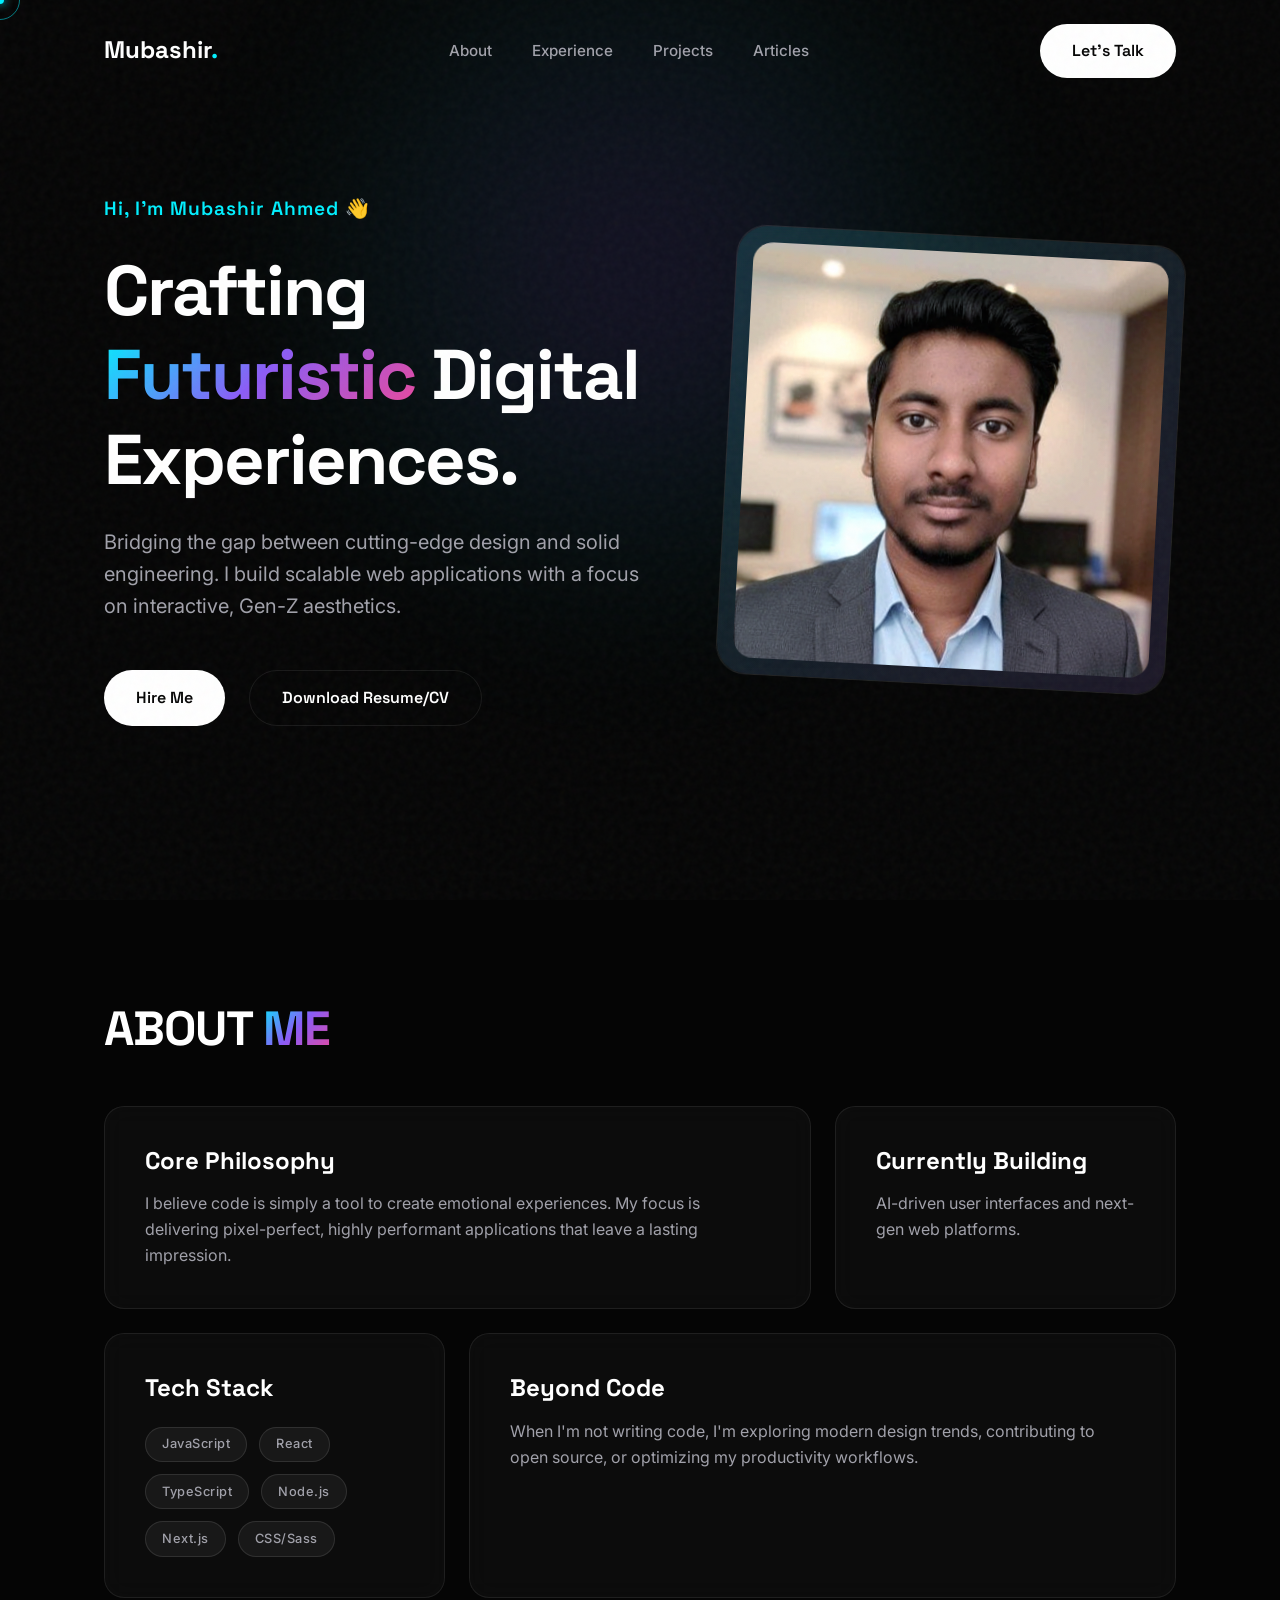
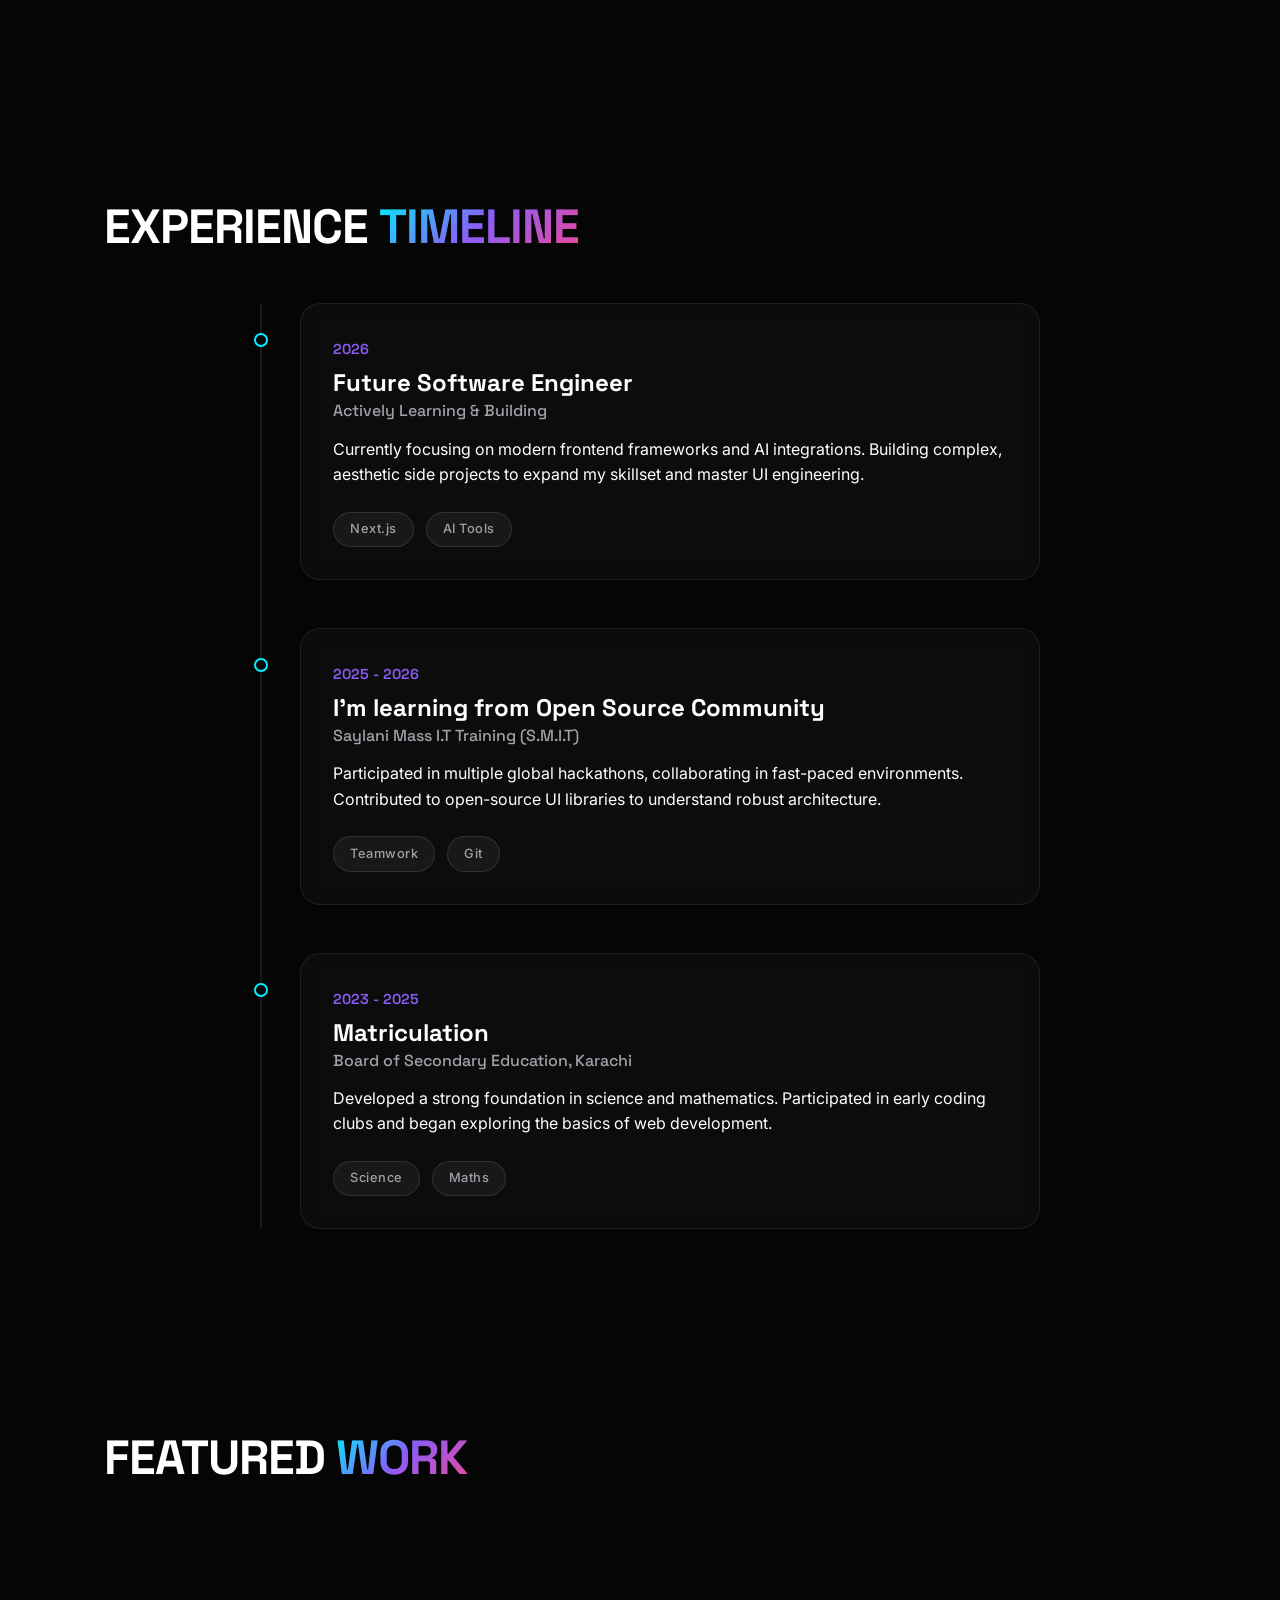
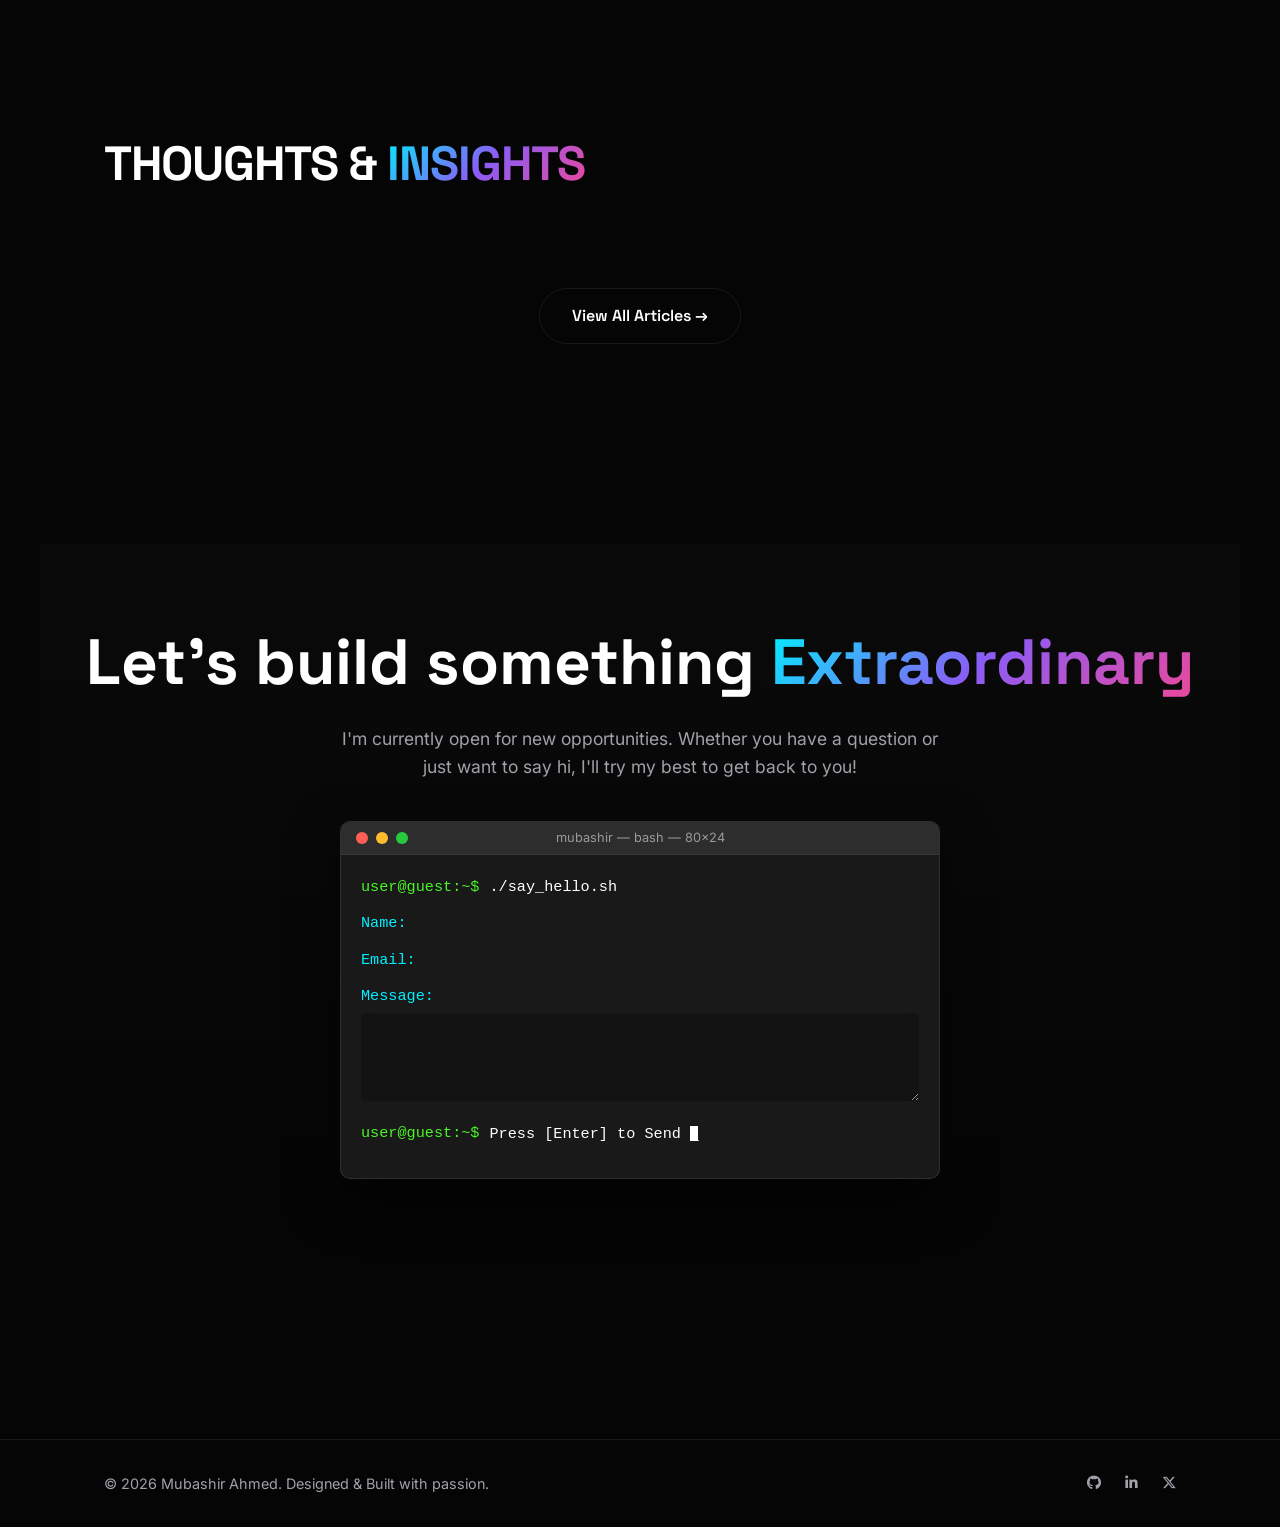
==== commit 64b81122: "Add Local Storage & Articles Section" ====
--- a/index.html
+++ b/index.html
@@ -1,5 +1,6 @@
 <!DOCTYPE html>
 <html lang="en">
+
 <head>
     <meta charset="UTF-8">
     <meta name="viewport" content="width=device-width, initial-scale=1.0">
@@ -8,9 +9,15 @@
     <!-- Google Fonts: Space Grotesk (Headers/Display), Inter (Body) -->
     <link rel="preconnect" href="https://fonts.googleapis.com">
     <link rel="preconnect" href="https://fonts.gstatic.com" crossorigin>
-    <link href="https://fonts.googleapis.com/css2?family=Inter:wght@300;400;500;600&family=Space+Grotesk:wght@500;700&display=swap" rel="stylesheet">
+    <link
+        href="https://fonts.googleapis.com/css2?family=Inter:wght@300;400;500;600&family=Space+Grotesk:wght@500;700&display=swap"
+        rel="stylesheet">
+    <link rel="stylesheet" href="https://cdnjs.cloudflare.com/ajax/libs/font-awesome/6.5.1/css/all.min.css"
+        integrity="sha512-DTOQO9RWCH3ppGqcWaEA1BIZOC6xxalwEsw9c2QQeAIftl+Vegovlnee1c9QX4TctnWMn13TZye+giMm8e2LwA=="
+        crossorigin="anonymous" referrerpolicy="no-referrer" />
     <link rel="stylesheet" href="style.css">
 </head>
+
 <body class="dark-theme">
     <!-- Custom Cursor -->
     <div class="cursor-dot"></div>
@@ -27,7 +34,7 @@
                 <li><a href="#about" class="nav-link">About</a></li>
                 <li><a href="#experience" class="nav-link">Experience</a></li>
                 <li><a href="#projects" class="nav-link">Projects</a></li>
-                <li><a href="#articles" class="nav-link">Articles</a></li>
+                <li><a href="articles.html" class="nav-link">Articles</a></li>
             </ul>
             <a href="#contact" class="btn primary-btn magnetic">Let's Talk</a>
         </div>
@@ -40,11 +47,15 @@
             <div class="container hero-content-wrapper">
                 <div class="hero-text">
                     <p class="greeting reveal-up">Hi, I'm Mubashir Ahmed 👋</p>
-                    <h1 class="hero-title reveal-up delay-1">Crafting <span class="gradient-text">Futuristic</span> Digital Experiences.</h1>
-                    <p class="hero-subtitle reveal-up delay-2">Bridging the gap between cutting-edge design and solid engineering. I build scalable web applications with a focus on interactive, Gen-Z aesthetics.</p>
+                    <h1 class="hero-title reveal-up delay-1">Crafting <span class="gradient-text">Futuristic</span>
+                        Digital Experiences.</h1>
+                    <p class="hero-subtitle reveal-up delay-2">Bridging the gap between cutting-edge design and solid
+                        engineering. I build scalable web applications with a focus on interactive, Gen-Z aesthetics.
+                    </p>
                     <div class="hero-cta reveal-up delay-3">
                         <a href="#contact" class="btn primary-btn magnetic">Hire Me</a>
-                        <a href="#" class="btn secondary-btn magnetic" download>Download Resume/CV</a>
+                        <a href="#" id="resume-download-btn" class="btn secondary-btn magnetic" download>Download
+                            Resume/CV</a>
                     </div>
                 </div>
                 <div class="hero-image reveal-up delay-2">
@@ -63,7 +74,8 @@
                 <div class="bento-grid">
                     <div class="bento-item span-2 glass-card reveal-up">
                         <h3>Core Philosophy</h3>
-                        <p>I believe code is simply a tool to create emotional experiences. My focus is delivering pixel-perfect, highly performant applications that leave a lasting impression.</p>
+                        <p>I believe code is simply a tool to create emotional experiences. My focus is delivering
+                            pixel-perfect, highly performant applications that leave a lasting impression.</p>
                     </div>
                     <div class="bento-item glass-card reveal-up delay-1">
                         <h3>Currently Building</h3>
@@ -82,7 +94,8 @@
                     </div>
                     <div class="bento-item span-2 glass-card reveal-up delay-3">
                         <h3>Beyond Code</h3>
-                        <p>When I'm not writing code, I'm exploring modern design trends, contributing to open source, or optimizing my productivity workflows.</p>
+                        <p>When I'm not writing code, I'm exploring modern design trends, contributing to open source,
+                            or optimizing my productivity workflows.</p>
                     </div>
                 </div>
             </div>
@@ -100,7 +113,8 @@
                             <span class="timeline-date">2026</span>
                             <h3 class="timeline-role">Future Software Engineer</h3>
                             <h4 class="timeline-company">Actively Learning & Building</h4>
-                            <p>Currently focusing on modern frontend frameworks and AI integrations. Building complex, aesthetic side projects to expand my skillset and master UI engineering.</p>
+                            <p>Currently focusing on modern frontend frameworks and AI integrations. Building complex,
+                                aesthetic side projects to expand my skillset and master UI engineering.</p>
                             <div class="tags">
                                 <span class="tag">Next.js</span>
                                 <span class="tag">AI Tools</span>
@@ -114,7 +128,8 @@
                             <span class="timeline-date">2025 - 2026</span>
                             <h3 class="timeline-role">I'm learning from Open Source Community</h3>
                             <h4 class="timeline-company">Saylani Mass I.T Training (S.M.I.T)</h4>
-                            <p>Participated in multiple global hackathons, collaborating in fast-paced environments. Contributed to open-source UI libraries to understand robust architecture.</p>
+                            <p>Participated in multiple global hackathons, collaborating in fast-paced environments.
+                                Contributed to open-source UI libraries to understand robust architecture.</p>
                             <div class="tags">
                                 <span class="tag">Teamwork</span>
                                 <span class="tag">Git</span>
@@ -128,7 +143,8 @@
                             <span class="timeline-date">2023 - 2025</span>
                             <h3 class="timeline-role">Matriculation</h3>
                             <h4 class="timeline-company">Board of Secondary Education, Karachi</h4>
-                            <p>Developed a strong foundation in science and mathematics. Participated in early coding clubs and began exploring the basics of web development.</p>
+                            <p>Developed a strong foundation in science and mathematics. Participated in early coding
+                                clubs and began exploring the basics of web development.</p>
                             <div class="tags">
                                 <span class="tag">Science</span>
                                 <span class="tag">Maths</span>
@@ -143,43 +159,8 @@
         <section id="projects" class="projects section">
             <div class="container">
                 <h2 class="section-title reveal-up">Featured <span class="gradient-text">Work</span></h2>
-                <div class="projects-grid">
-                    <!-- Project 1 -->
-                    <div class="project-card glass-card reveal-up magnetic-card">
-                        <div class="project-image">
-                            <div class="placeholder-img cyber-bg-1"></div>
-                        </div>
-                        <div class="project-info">
-                            <h3>Nexus UI System</h3>
-                            <p>A highly customizable component library with built-in accessibility and a futuristic aesthetic.</p>
-                            <div class="tags">
-                                <span class="tag">TypeScript</span>
-                                <span class="tag">Framer Motion</span>
-                            </div>
-                            <div class="project-links">
-                                <a href="#" class="project-link magnetic">View Project ↗</a>
-                                <a href="#" class="project-link magnetic github-link">GitHub Repo</a>
-                            </div>
-                        </div>
-                    </div>
-                    <!-- Project 2 -->
-                    <div class="project-card glass-card reveal-up delay-1 magnetic-card">
-                        <div class="project-image">
-                            <div class="placeholder-img cyber-bg-2"></div>
-                        </div>
-                        <div class="project-info">
-                            <h3>Quantum Dashboard</h3>
-                            <p>Real-time analytics dashboard with dynamic data visualizations and glassmorphic UI elements.</p>
-                            <div class="tags">
-                                <span class="tag">React</span>
-                                <span class="tag">D3.js</span>
-                            </div>
-                            <div class="project-links">
-                                <a href="#" class="project-link magnetic">View Project ↗</a>
-                                <a href="#" class="project-link magnetic github-link">GitHub Repo</a>
-                            </div>
-                        </div>
-                    </div>
+                <div id="projects-grid" class="projects-grid">
+                    <!-- Loaded dynamically from localStorage -->
                 </div>
             </div>
         </section>
@@ -188,43 +169,11 @@
         <section id="articles" class="articles section">
             <div class="container">
                 <h2 class="section-title reveal-up">Thoughts & <span class="gradient-text">Insights</span></h2>
-                <div class="articles-grid">
-                    <!-- Article 1 -->
-                    <div class="article-card glass-card reveal-up magnetic-card">
-                        <div class="article-image">
-                            <div class="placeholder-img cyber-bg-1"></div>
-                        </div>
-                        <div class="article-content">
-                            <span class="article-category tag">Tutorial</span>
-                            <h3 class="article-title">Building Futuristic UIs with CSS</h3>
-                            <p>A deep dive into creating glassmorphism, glowing borders, and interactive cursor effects.</p>
-                            <a href="#" class="article-link magnetic">Read More ↗</a>
-                        </div>
-                    </div>
-                    <!-- Article 2 -->
-                    <div class="article-card glass-card reveal-up delay-1 magnetic-card">
-                        <div class="article-image">
-                            <div class="placeholder-img cyber-bg-2"></div>
-                        </div>
-                        <div class="article-content">
-                            <span class="article-category tag">Thoughts</span>
-                            <h3 class="article-title">The Role of AI in Frontend</h3>
-                            <p>How AI tools are shifting the paradigm from manual coding to architecture validation.</p>
-                            <a href="#" class="article-link magnetic">Read More ↗</a>
-                        </div>
-                    </div>
-                    <!-- Article 3 -->
-                    <div class="article-card glass-card reveal-up delay-2 magnetic-card">
-                        <div class="article-image">
-                            <div class="placeholder-img cyber-bg-1"></div>
-                        </div>
-                        <div class="article-content">
-                            <span class="article-category tag">Insights</span>
-                            <h3 class="article-title">Performance vs Aesthetics</h3>
-                            <p>Finding the right balance between heavily animated Gen-Z websites and core web vitals.</p>
-                            <a href="#" class="article-link magnetic">Read More ↗</a>
-                        </div>
-                    </div>
+                <div id="articles-grid" class="articles-grid">
+                    <!-- Loaded dynamically from localStorage -->
+                </div>
+                <div style="text-align: center; margin-top: 3rem;" class="reveal-up">
+                    <a href="articles.html" class="btn secondary-btn magnetic">View All Articles →</a>
                 </div>
             </div>
         </section>
@@ -233,8 +182,9 @@
         <section id="contact" class="contact section">
             <div class="container contact-container reveal-up">
                 <h2 class="contact-title">Let's build something <span class="gradient-text">Extraordinary</span></h2>
-                <p class="contact-subtitle">I'm currently open for new opportunities. Whether you have a question or just want to say hi, I'll try my best to get back to you!</p>
-                
+                <p class="contact-subtitle">I'm currently open for new opportunities. Whether you have a question or
+                    just want to say hi, I'll try my best to get back to you!</p>
+
                 <div class="terminal-window">
                     <div class="terminal-header">
                         <div class="terminal-buttons">
@@ -260,11 +210,13 @@
                             </div>
                             <div class="terminal-line input-line message-line">
                                 <span class="terminal-prompt">Message:</span>
-                                <textarea id="message" rows="4" required class="terminal-input message-input"></textarea>
+                                <textarea id="message" rows="4" required
+                                    class="terminal-input message-input"></textarea>
                             </div>
                             <div class="terminal-line submit-line">
                                 <span class="terminal-prompt">user@guest:~$</span>
-                                <button type="submit" class="terminal-submit">Press [Enter] to Send <span class="cursor-blink">_</span></button>
+                                <button type="submit" class="terminal-submit">Press [Enter] to Send <span
+                                        class="cursor-blink">_</span></button>
                             </div>
                         </form>
                     </div>
@@ -278,13 +230,16 @@
         <div class="container footer-content">
             <p>&copy; 2026 Mubashir Ahmed. Designed & Built with passion.</p>
             <div class="social-links">
-                <a href="#" class="social-link magnetic" aria-label="GitHub">GH</a>
-                <a href="#" class="social-link magnetic" aria-label="LinkedIn">IN</a>
-                <a href="#" class="social-link magnetic" aria-label="Twitter">X</a>
+                <a href="#" class="social-link magnetic" aria-label="GitHub"><i class="fa-brands fa-github"></i></a>
+                <a href="#" class="social-link magnetic" aria-label="LinkedIn"><i
+                        class="fa-brands fa-linkedin-in"></i></a>
+                <a href="#" class="social-link magnetic" aria-label="Twitter"><i class="fa-brands fa-x-twitter"></i></a>
             </div>
         </div>
     </footer>
 
+    <script src="storage.js"></script>
     <script src="script.js"></script>
 </body>
+
 </html>
--- a/style.css
+++ b/style.css
@@ -10,16 +10,16 @@
     --accent-cyan: #00f0ff;
     --accent-purple: #8b5cf6;
     --accent-pink: #ec4899;
-    
+
     /* Glassmorphism */
     --glass-bg: rgba(255, 255, 255, 0.03);
     --glass-border: rgba(255, 255, 255, 0.08);
     --glass-highlight: rgba(255, 255, 255, 0.15);
-    
+
     /* Typography */
     --font-display: 'Space Grotesk', sans-serif;
     --font-body: 'Inter', sans-serif;
-    
+
     /* Transitions */
     --transition-smooth: all 0.4s cubic-bezier(0.16, 1, 0.3, 1);
     --transition-bounce: all 0.5s cubic-bezier(0.68, -0.55, 0.26, 1.55);
@@ -42,11 +42,18 @@
     font-family: var(--font-body);
     line-height: 1.6;
     overflow-x: hidden;
-    cursor: none; /* Hide default cursor for custom cursor */
+    cursor: none;
+    /* Hide default cursor for custom cursor */
 }
 
 /* Base Typography */
-h1, h2, h3, h4, h5, h6, .logo {
+h1,
+h2,
+h3,
+h4,
+h5,
+h6,
+.logo {
     font-family: var(--font-display);
     font-weight: 700;
     line-height: 1.2;
@@ -118,6 +125,7 @@
     background-color: var(--accent-purple);
     box-shadow: 0 0 15px var(--accent-purple);
 }
+
 .cursor-hover .cursor-outline {
     width: 60px;
     height: 60px;
@@ -137,7 +145,8 @@
 .section {
     padding: 100px 0;
     position: relative;
-    z-index: 1; /* Above glow but below nav */
+    z-index: 1;
+    /* Above glow but below nav */
 }
 
 .section-title {
@@ -176,7 +185,7 @@
     left: -100%;
     width: 50%;
     height: 100%;
-    background: linear-gradient(90deg, transparent, rgba(255,255,255,0.05), transparent);
+    background: linear-gradient(90deg, transparent, rgba(255, 255, 255, 0.05), transparent);
     transform: skewX(-20deg);
     transition: 0.5s;
     pointer-events: none;
@@ -195,7 +204,7 @@
     left: var(--x, -200px);
     width: 300px;
     height: 300px;
-    background: radial-gradient(circle closest-side, rgba(255,255,255,0.08), transparent);
+    background: radial-gradient(circle closest-side, rgba(255, 255, 255, 0.08), transparent);
     transform: translate(-50%, -50%);
     pointer-events: none;
     z-index: 0;
@@ -208,7 +217,7 @@
 }
 
 /* Content needs to be above the flashlight */
-.glass-card > * {
+.glass-card>* {
     position: relative;
     z-index: 2;
 }
@@ -216,7 +225,7 @@
 .glass-card:hover {
     border-color: var(--glass-highlight);
     transform: translateY(-5px);
-    box-shadow: 0 10px 30px -10px rgba(0,0,0,0.5);
+    box-shadow: 0 10px 30px -10px rgba(0, 0, 0, 0.5);
 }
 
 .tags {
@@ -230,8 +239,8 @@
     font-size: 0.8rem;
     padding: 0.4rem 1rem;
     border-radius: 100px;
-    background: rgba(255,255,255,0.05);
-    border: 1px solid rgba(255,255,255,0.1);
+    background: rgba(255, 255, 255, 0.05);
+    border: 1px solid rgba(255, 255, 255, 0.1);
     color: var(--text-secondary);
     font-weight: 500;
     letter-spacing: 0.5px;
@@ -263,7 +272,7 @@
 
 /* Remove default hover transform, magnetic js takes care of movement, add box shadow glow */
 .primary-btn:hover {
-    box-shadow: 0 0 20px rgba(255,255,255,0.3);
+    box-shadow: 0 0 20px rgba(255, 255, 255, 0.3);
 }
 
 .secondary-btn {
@@ -478,25 +487,34 @@
 }
 
 @keyframes float {
-    0% { transform: translateY(0px) rotate(3deg); }
-    50% { transform: translateY(-15px) rotate(2deg); }
-    100% { transform: translateY(0px) rotate(3deg); }
+    0% {
+        transform: translateY(0px) rotate(3deg);
+    }
+
+    50% {
+        transform: translateY(-15px) rotate(2deg);
+    }
+
+    100% {
+        transform: translateY(0px) rotate(3deg);
+    }
 }
 
 @media (max-width: 900px) {
     .hero-content-wrapper {
-        flex-direction: column-reverse; /* Usually better to have image top or bottom, we'll keep text top */
+        flex-direction: column-reverse;
+        /* Usually better to have image top or bottom, we'll keep text top */
         flex-direction: column;
         text-align: center;
         gap: 3rem;
     }
-    
+
     .hero-text {
         display: flex;
         flex-direction: column;
         align-items: center;
     }
-    
+
     .hero-image {
         max-width: 350px;
     }
@@ -507,6 +525,7 @@
         flex-direction: column;
         width: 100%;
     }
+
     .hero-cta .btn {
         width: 100%;
         justify-content: center;
@@ -541,10 +560,13 @@
     .bento-grid {
         grid-template-columns: repeat(2, 1fr);
     }
+
     .span-2 {
         grid-column: span 1;
     }
-    .bento-item:nth-child(1), .bento-item:nth-child(4) {
+
+    .bento-item:nth-child(1),
+    .bento-item:nth-child(4) {
         grid-column: span 2;
     }
 }
@@ -553,7 +575,10 @@
     .bento-grid {
         grid-template-columns: 1fr;
     }
-    .span-2, .bento-item:nth-child(1), .bento-item:nth-child(4) {
+
+    .span-2,
+    .bento-item:nth-child(1),
+    .bento-item:nth-child(4) {
         grid-column: span 1;
     }
 }
@@ -639,7 +664,8 @@
 }
 
 .project-card {
-    padding: 0; /* Remove default glass card padding for image full width */
+    padding: 0;
+    /* Remove default glass card padding for image full width */
     display: flex;
     flex-direction: column;
 }
@@ -663,11 +689,15 @@
     background: linear-gradient(45deg, #0f172a, #1e1b4b);
     position: relative;
 }
+
 .cyber-bg-1::after {
     content: '';
     position: absolute;
-    top: 20%; left: 20%; right: 20%; bottom: 20%;
-    border: 1px dashed rgba(255,255,255,0.2);
+    top: 20%;
+    left: 20%;
+    right: 20%;
+    bottom: 20%;
+    border: 1px dashed rgba(255, 255, 255, 0.2);
     border-radius: 10px;
 }
 
@@ -675,11 +705,15 @@
     background: linear-gradient(-45deg, #052e16, #064e3b);
     position: relative;
 }
+
 .cyber-bg-2::after {
     content: '';
     position: absolute;
-    top: 50%; left: 50%; transform: translate(-50%, -50%);
-    width: 100px; height: 100px;
+    top: 50%;
+    left: 50%;
+    transform: translate(-50%, -50%);
+    width: 100px;
+    height: 100px;
     border-radius: 50%;
     background: rgba(0, 240, 255, 0.1);
     box-shadow: 0 0 40px rgba(0, 240, 255, 0.2);
@@ -825,7 +859,7 @@
 .contact-container {
     text-align: center;
     padding: 5rem 2rem;
-    background: linear-gradient(180deg, rgba(255,255,255,0.02) 0%, rgba(255,255,255,0) 100%);
+    background: linear-gradient(180deg, rgba(255, 255, 255, 0.02) 0%, rgba(255, 255, 255, 0) 100%);
 }
 
 .contact-title {
@@ -852,9 +886,10 @@
     border: 1px solid rgba(255, 255, 255, 0.1);
     border-radius: 10px;
     overflow: hidden;
-    box-shadow: 0 20px 50px rgba(0,0,0,0.5);
+    box-shadow: 0 20px 50px rgba(0, 0, 0, 0.5);
     text-align: left;
-    font-family: 'Courier New', Courier, monospace; /* Terminal font */
+    font-family: 'Courier New', Courier, monospace;
+    /* Terminal font */
 }
 
 .terminal-header {
@@ -862,7 +897,7 @@
     padding: 10px 15px;
     display: flex;
     align-items: center;
-    border-bottom: 1px solid rgba(255,255,255,0.05);
+    border-bottom: 1px solid rgba(255, 255, 255, 0.05);
     position: relative;
 }
 
@@ -877,9 +912,17 @@
     border-radius: 50%;
 }
 
-.terminal-btn.close { background: #ff5f56; }
-.terminal-btn.minimize { background: #ffbd2e; }
-.terminal-btn.maximize { background: #27c93f; }
+.terminal-btn.close {
+    background: #ff5f56;
+}
+
+.terminal-btn.minimize {
+    background: #ffbd2e;
+}
+
+.terminal-btn.maximize {
+    background: #27c93f;
+}
 
 .terminal-title {
     position: absolute;
@@ -903,7 +946,8 @@
 }
 
 .terminal-prompt {
-    color: #4af626; /* Classic terminal green */
+    color: #4af626;
+    /* Classic terminal green */
     margin-right: 10px;
     white-space: nowrap;
 }
@@ -918,7 +962,8 @@
 }
 
 .input-line .terminal-prompt {
-    color: #00f0ff; /* Cyan for field names */
+    color: #00f0ff;
+    /* Cyan for field names */
 }
 
 .terminal-input {
@@ -944,7 +989,7 @@
     resize: vertical;
     width: 100%;
     margin-top: 5px;
-    background: rgba(0,0,0,0.2);
+    background: rgba(0, 0, 0, 0.2);
     padding: 8px;
     border-radius: 4px;
 }
@@ -979,8 +1024,15 @@
 }
 
 @keyframes blink {
-    0%, 100% { opacity: 1; }
-    50% { opacity: 0; }
+
+    0%,
+    100% {
+        opacity: 1;
+    }
+
+    50% {
+        opacity: 0;
+    }
 }
 
 .footer {
@@ -1022,6 +1074,301 @@
 }
 
 /* =========================================
+   Articles Listing Page Hero
+   ========================================= */
+.articles-page-hero {
+    padding-top: 160px;
+    padding-bottom: 60px;
+    position: relative;
+}
+
+.articles-page-hero .greeting {
+    color: var(--accent-cyan);
+    font-family: var(--font-display);
+    font-weight: 600;
+    font-size: 1.2rem;
+    margin-bottom: 1.5rem;
+    letter-spacing: 1px;
+}
+
+.articles-page-hero .greeting i {
+    margin-right: 0.5rem;
+}
+
+.articles-page-hero .hero-title {
+    font-size: clamp(2.5rem, 5vw, 4.5rem);
+    margin-bottom: 1.5rem;
+    letter-spacing: -2px;
+}
+
+.articles-page-hero .hero-subtitle {
+    font-size: 1.2rem;
+    color: var(--text-secondary);
+    max-width: 600px;
+}
+
+.article-meta {
+    display: flex;
+    gap: 1.5rem;
+    margin-top: 1rem;
+    margin-bottom: 0.5rem;
+    font-size: 0.85rem;
+    color: var(--text-secondary);
+}
+
+.article-meta i {
+    margin-right: 0.4rem;
+    color: var(--accent-cyan);
+}
+
+/* =========================================
+   Article Detail Page
+   ========================================= */
+.article-detail {
+    padding-top: 140px;
+}
+
+.back-link {
+    display: inline-flex;
+    align-items: center;
+    gap: 0.5rem;
+    color: var(--text-secondary);
+    font-weight: 500;
+    font-size: 0.95rem;
+    transition: var(--transition-smooth);
+    margin-bottom: 2.5rem;
+}
+
+.back-link:hover {
+    color: var(--accent-cyan);
+    transform: translateX(-5px);
+}
+
+.article-detail-header {
+    max-width: 800px;
+    margin: 0 auto 2.5rem auto;
+    text-align: center;
+}
+
+.article-detail-header .article-category {
+    margin-bottom: 1.5rem;
+}
+
+.article-detail-title {
+    font-size: clamp(2rem, 4.5vw, 3.5rem);
+    margin-bottom: 1.5rem;
+    letter-spacing: -1.5px;
+    line-height: 1.15;
+}
+
+.article-detail-meta {
+    display: flex;
+    justify-content: center;
+    gap: 2rem;
+    color: var(--text-secondary);
+    font-size: 0.9rem;
+    flex-wrap: wrap;
+}
+
+.article-detail-meta i {
+    margin-right: 0.4rem;
+    color: var(--accent-purple);
+}
+
+.article-detail-cover {
+    max-width: 900px;
+    margin: 0 auto 3rem auto;
+    border-radius: 20px;
+    overflow: hidden;
+    border: 1px solid var(--glass-border);
+}
+
+/* Article Body — Prose Styles */
+.article-detail-body {
+    max-width: 720px;
+    margin: 0 auto;
+    font-size: 1.1rem;
+    line-height: 1.85;
+    color: var(--text-secondary);
+}
+
+.article-detail-body .lead {
+    font-size: 1.25rem;
+    line-height: 1.8;
+    color: var(--text-primary);
+    margin-bottom: 2.5rem;
+    border-left: 3px solid var(--accent-cyan);
+    padding-left: 1.5rem;
+}
+
+.article-detail-body h2 {
+    font-size: 1.8rem;
+    color: var(--text-primary);
+    margin-top: 3rem;
+    margin-bottom: 1.2rem;
+    letter-spacing: -0.5px;
+}
+
+.article-detail-body h3 {
+    font-size: 1.4rem;
+    color: var(--text-primary);
+    margin-top: 2rem;
+    margin-bottom: 1rem;
+}
+
+.article-detail-body p {
+    margin-bottom: 1.5rem;
+}
+
+.article-detail-body ul {
+    margin-bottom: 1.5rem;
+    padding-left: 1.5rem;
+}
+
+.article-detail-body ul li {
+    margin-bottom: 0.75rem;
+    position: relative;
+}
+
+.article-detail-body ul li::marker {
+    color: var(--accent-cyan);
+}
+
+.article-detail-body strong {
+    color: var(--text-primary);
+    font-weight: 600;
+}
+
+.article-detail-body a {
+    color: var(--accent-cyan);
+    text-decoration: underline;
+    text-underline-offset: 3px;
+    transition: var(--transition-smooth);
+}
+
+.article-detail-body a:hover {
+    color: var(--accent-purple);
+}
+
+/* Code Blocks */
+.article-detail-body code {
+    background: rgba(255, 255, 255, 0.06);
+    padding: 0.2rem 0.5rem;
+    border-radius: 4px;
+    font-family: 'Courier New', Courier, monospace;
+    font-size: 0.9em;
+    color: var(--accent-cyan);
+    border: 1px solid rgba(255, 255, 255, 0.08);
+}
+
+.article-detail-body pre {
+    background: rgba(10, 10, 10, 0.8);
+    border: 1px solid var(--glass-border);
+    border-radius: 12px;
+    padding: 1.5rem;
+    margin-bottom: 2rem;
+    overflow-x: auto;
+    position: relative;
+}
+
+.article-detail-body pre code {
+    background: none;
+    padding: 0;
+    border: none;
+    color: #e6e6e6;
+    font-size: 0.88rem;
+    line-height: 1.7;
+}
+
+/* Blockquotes */
+.article-detail-body blockquote {
+    border-left: 3px solid var(--accent-purple);
+    padding: 1.5rem;
+    margin: 2rem 0;
+    background: rgba(139, 92, 246, 0.05);
+    border-radius: 0 12px 12px 0;
+}
+
+.article-detail-body blockquote p {
+    color: var(--text-primary);
+    font-style: italic;
+    margin-bottom: 0;
+    font-size: 1.1rem;
+}
+
+/* Article Navigation (Prev/Next) */
+.article-nav {
+    max-width: 720px;
+    margin: 4rem auto 0 auto;
+    display: flex;
+    justify-content: space-between;
+    gap: 1.5rem;
+    padding-top: 2rem;
+    border-top: 1px solid var(--glass-border);
+}
+
+.article-nav-item {
+    flex: 1;
+}
+
+.article-nav-item a {
+    display: block;
+    padding: 1.5rem;
+    border-radius: 12px;
+    background: var(--glass-bg);
+    border: 1px solid var(--glass-border);
+    transition: var(--transition-smooth);
+}
+
+.article-nav-item a:hover {
+    border-color: var(--glass-highlight);
+    transform: translateY(-3px);
+    box-shadow: 0 8px 20px -8px rgba(0, 0, 0, 0.4);
+}
+
+.article-nav-item.next {
+    text-align: right;
+}
+
+.article-nav-item.disabled {
+    opacity: 0.3;
+    pointer-events: none;
+}
+
+.article-nav-label {
+    display: block;
+    font-size: 0.85rem;
+    color: var(--text-secondary);
+    margin-bottom: 0.5rem;
+}
+
+.article-nav-label i {
+    font-size: 0.8rem;
+}
+
+.article-nav-title {
+    display: block;
+    font-family: var(--font-display);
+    font-weight: 600;
+    font-size: 1.05rem;
+    color: var(--text-primary);
+}
+
+@media (max-width: 600px) {
+    .article-nav {
+        flex-direction: column;
+    }
+
+    .article-nav-item.next {
+        text-align: left;
+    }
+
+    .article-detail-meta {
+        gap: 1rem;
+    }
+}
+
+/* =========================================
    Animations (Reveal Classes)
    ========================================= */
 .reveal-up {
@@ -1035,6 +1382,55 @@
     transform: translateY(0);
 }
 
-.delay-1 { transition-delay: 0.1s; }
-.delay-2 { transition-delay: 0.2s; }
-.delay-3 { transition-delay: 0.3s; }
+.delay-1 {
+    transition-delay: 0.1s;
+}
+
+.delay-2 {
+    transition-delay: 0.2s;
+}
+
+.delay-3 {
+    transition-delay: 0.3s;
+}
+
+/* =========================================
+   Loading & Empty States
+   ========================================= */
+.loading-container {
+    display: flex;
+    flex-direction: column;
+    align-items: center;
+    justify-content: center;
+    padding: 5rem 2rem;
+    text-align: center;
+    color: var(--text-secondary);
+}
+
+.loading-spinner {
+    width: 40px;
+    height: 40px;
+    border: 3px solid var(--glass-border);
+    border-top-color: var(--accent-cyan);
+    border-radius: 50%;
+    animation: spin 0.8s linear infinite;
+    margin-bottom: 1rem;
+}
+
+@keyframes spin {
+    to { transform: rotate(360deg); }
+}
+
+.empty-state {
+    text-align: center;
+    color: var(--text-secondary);
+    padding: 4rem 2rem;
+    font-size: 1.1rem;
+}
+
+.empty-state i {
+    display: block;
+    font-size: 2.5rem;
+    margin-bottom: 1rem;
+    opacity: 0.3;
+}
